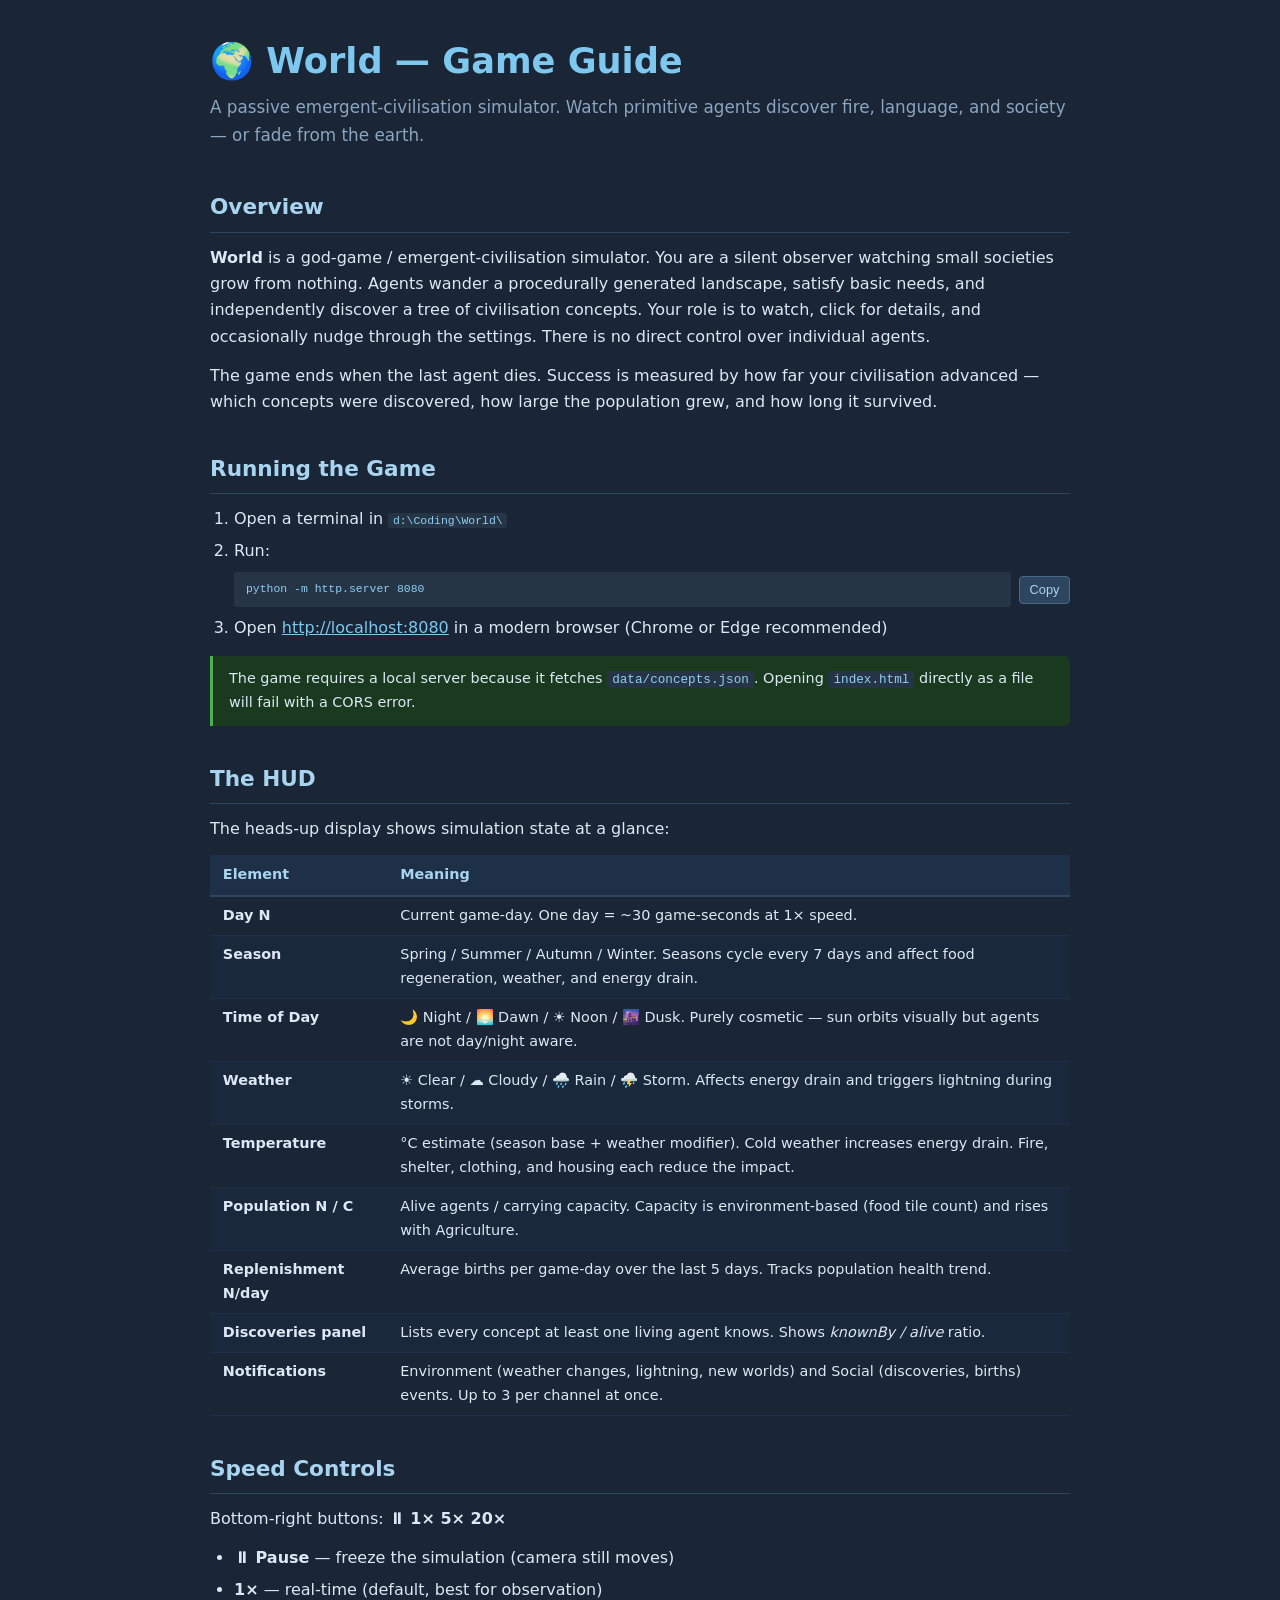
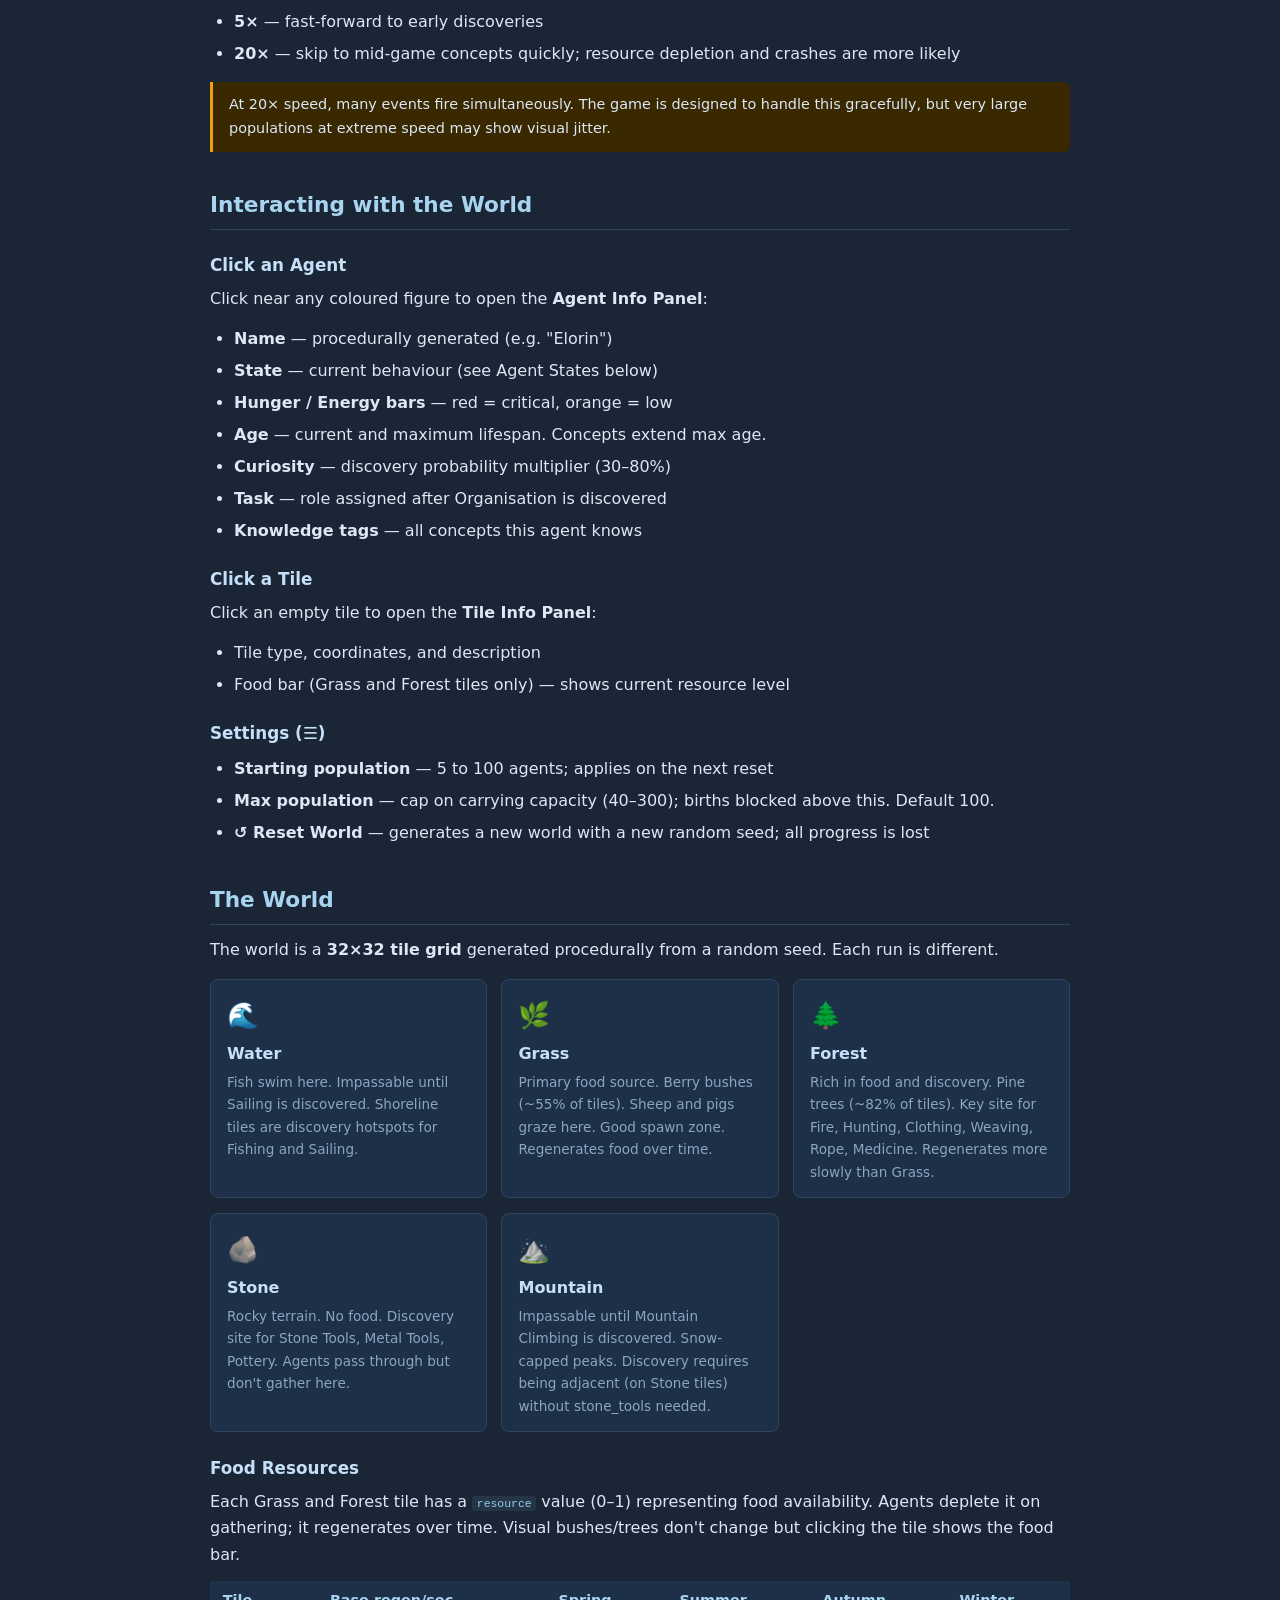
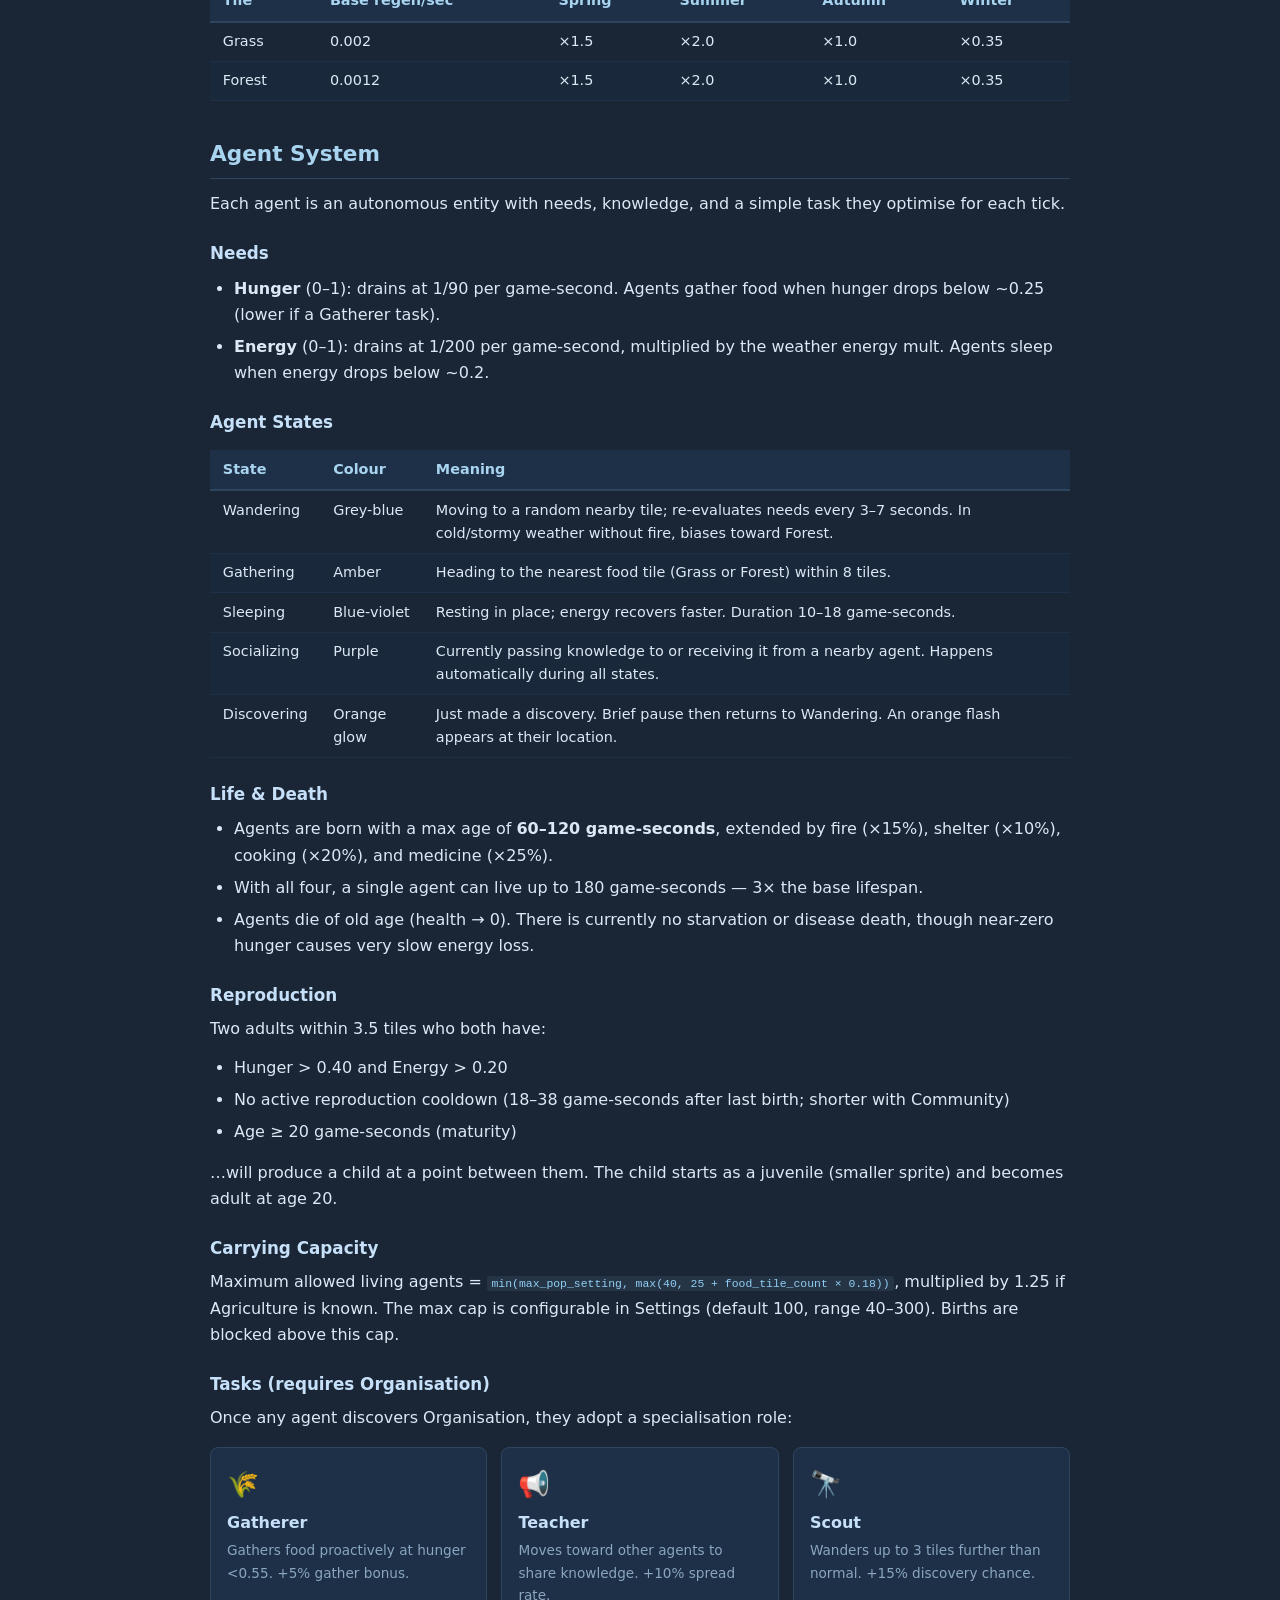
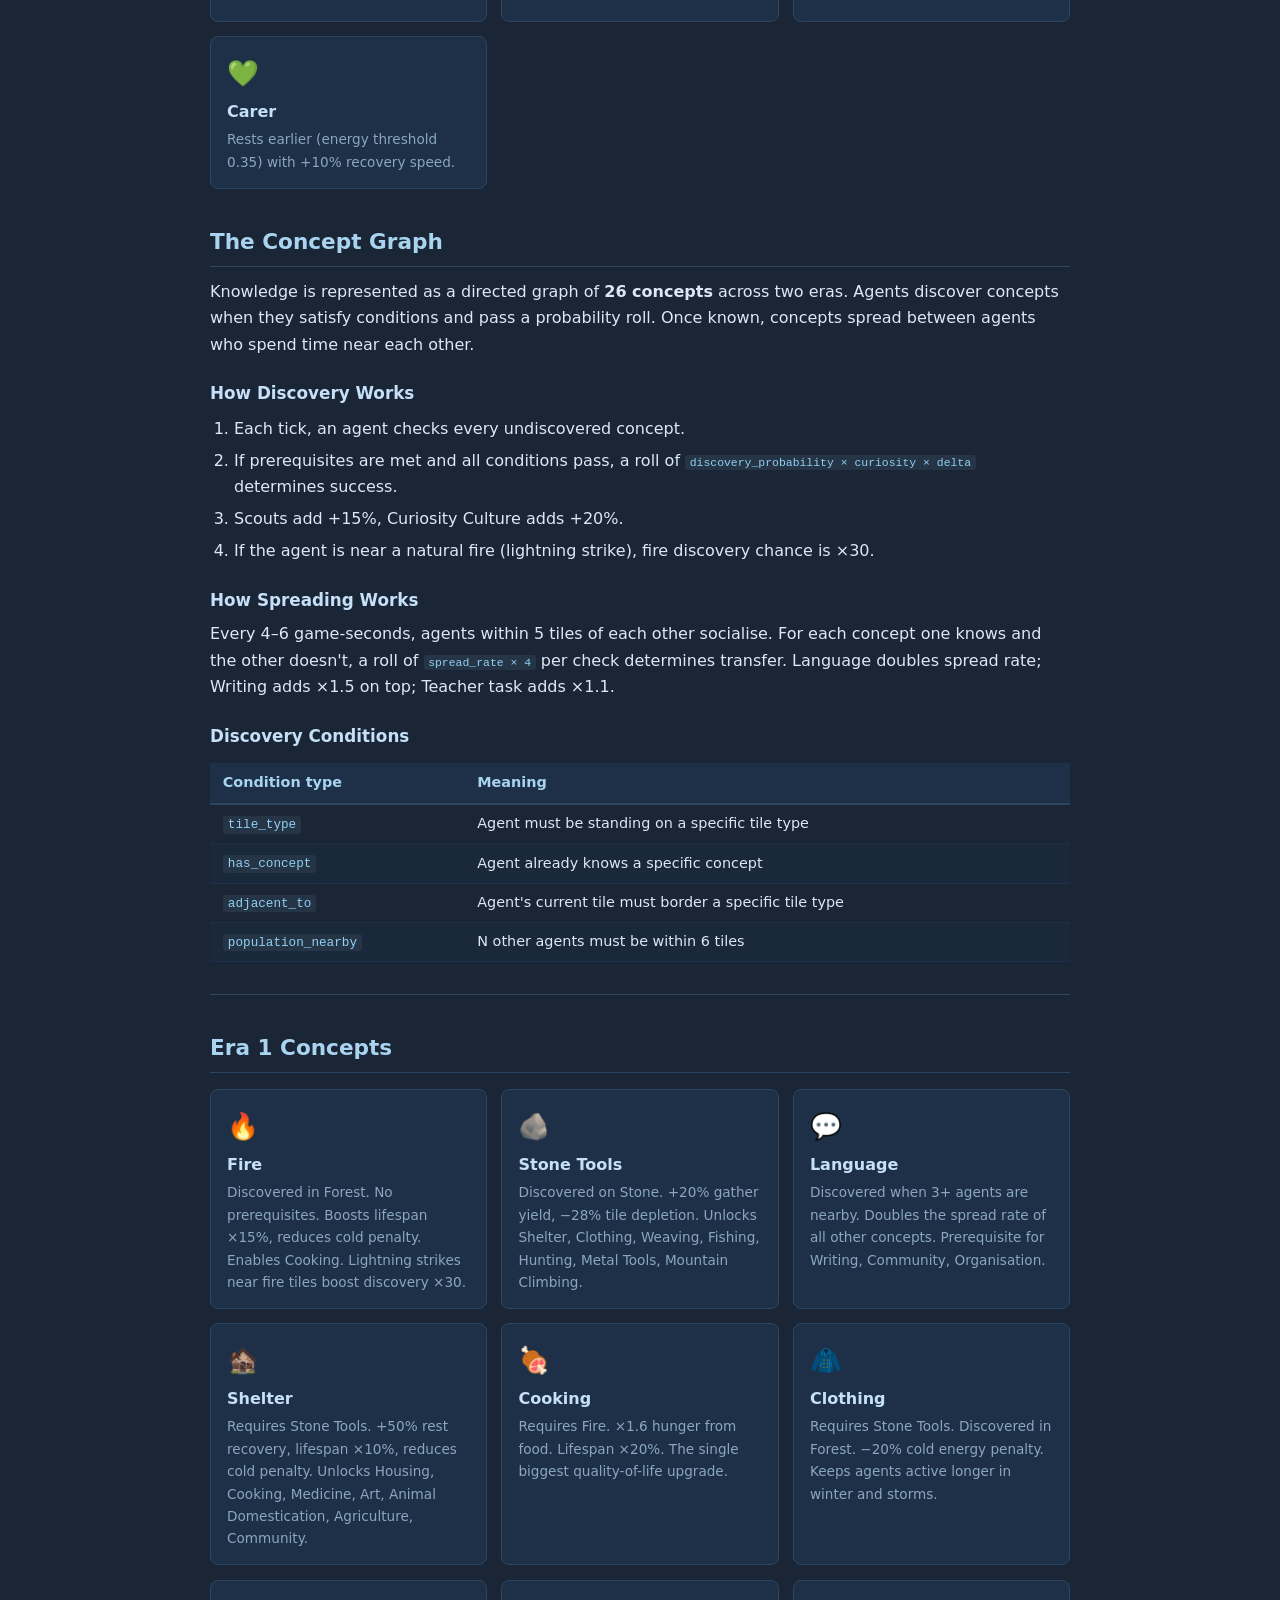
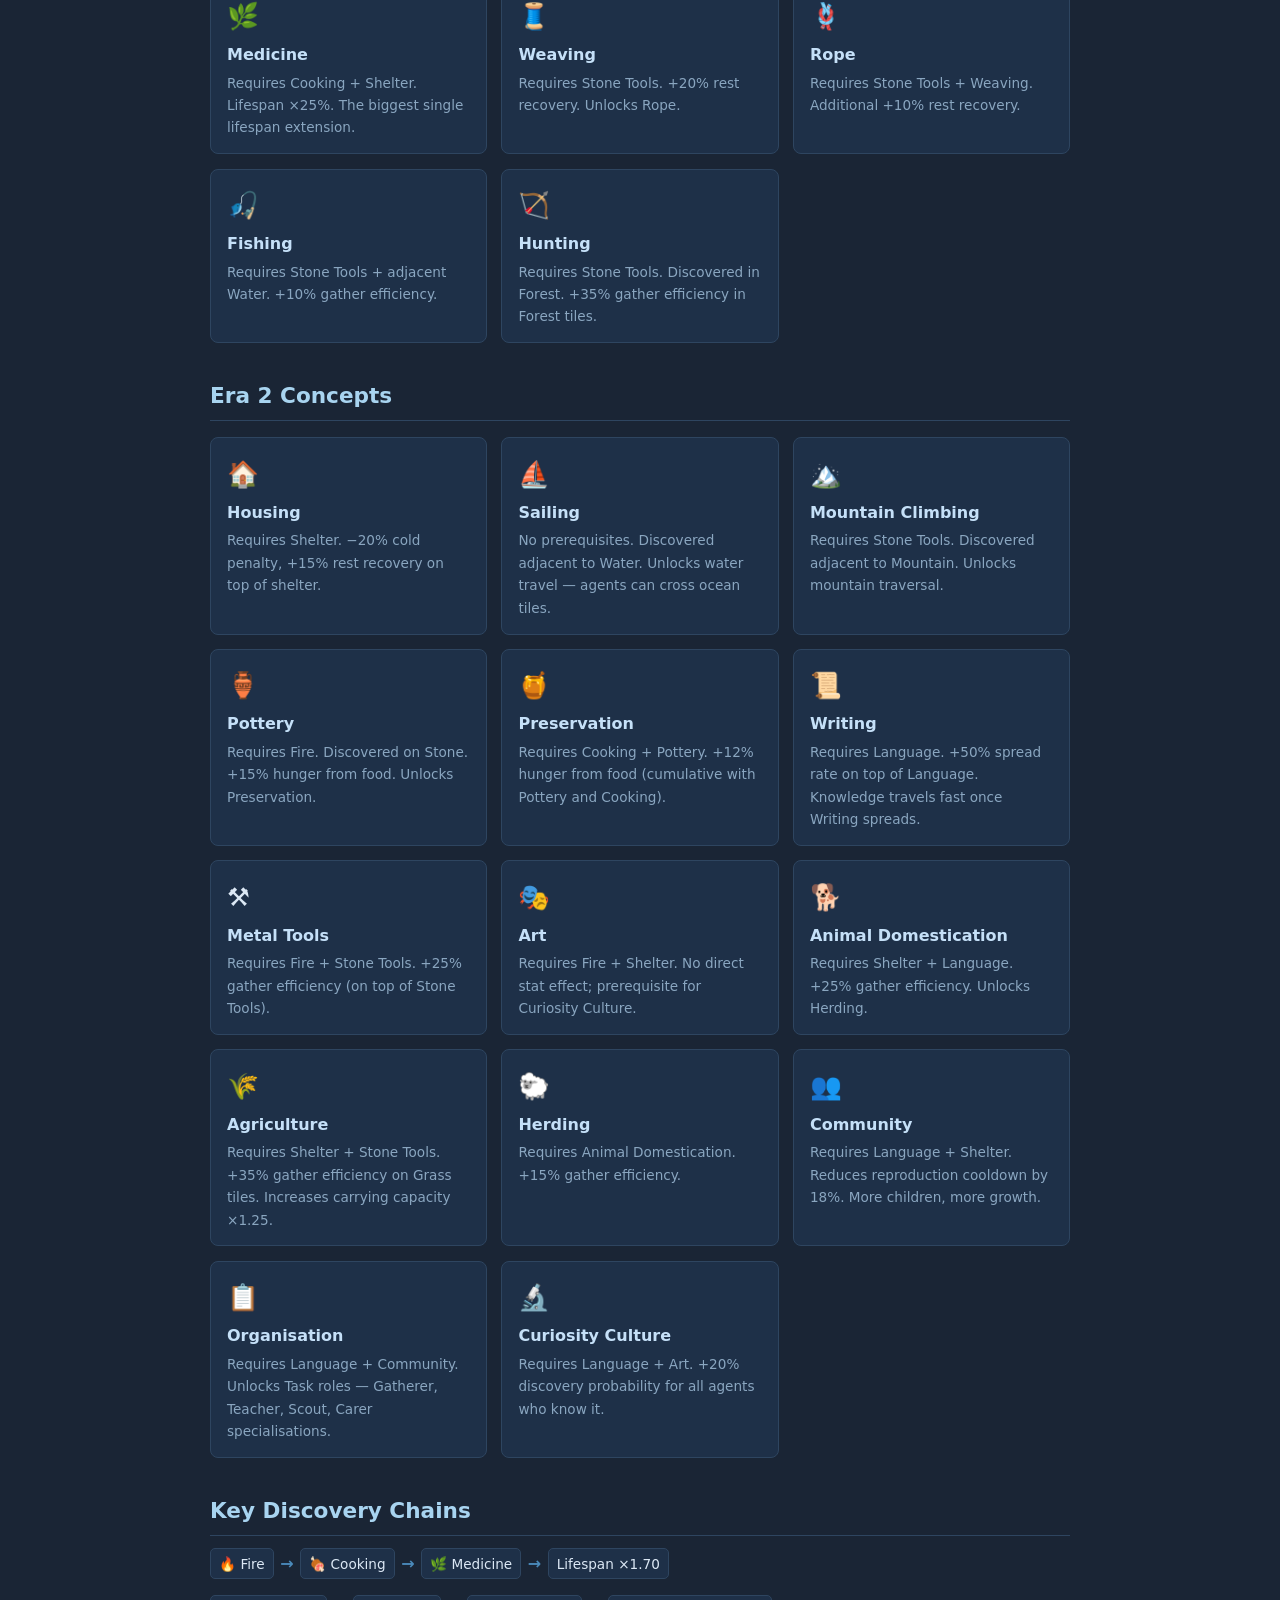
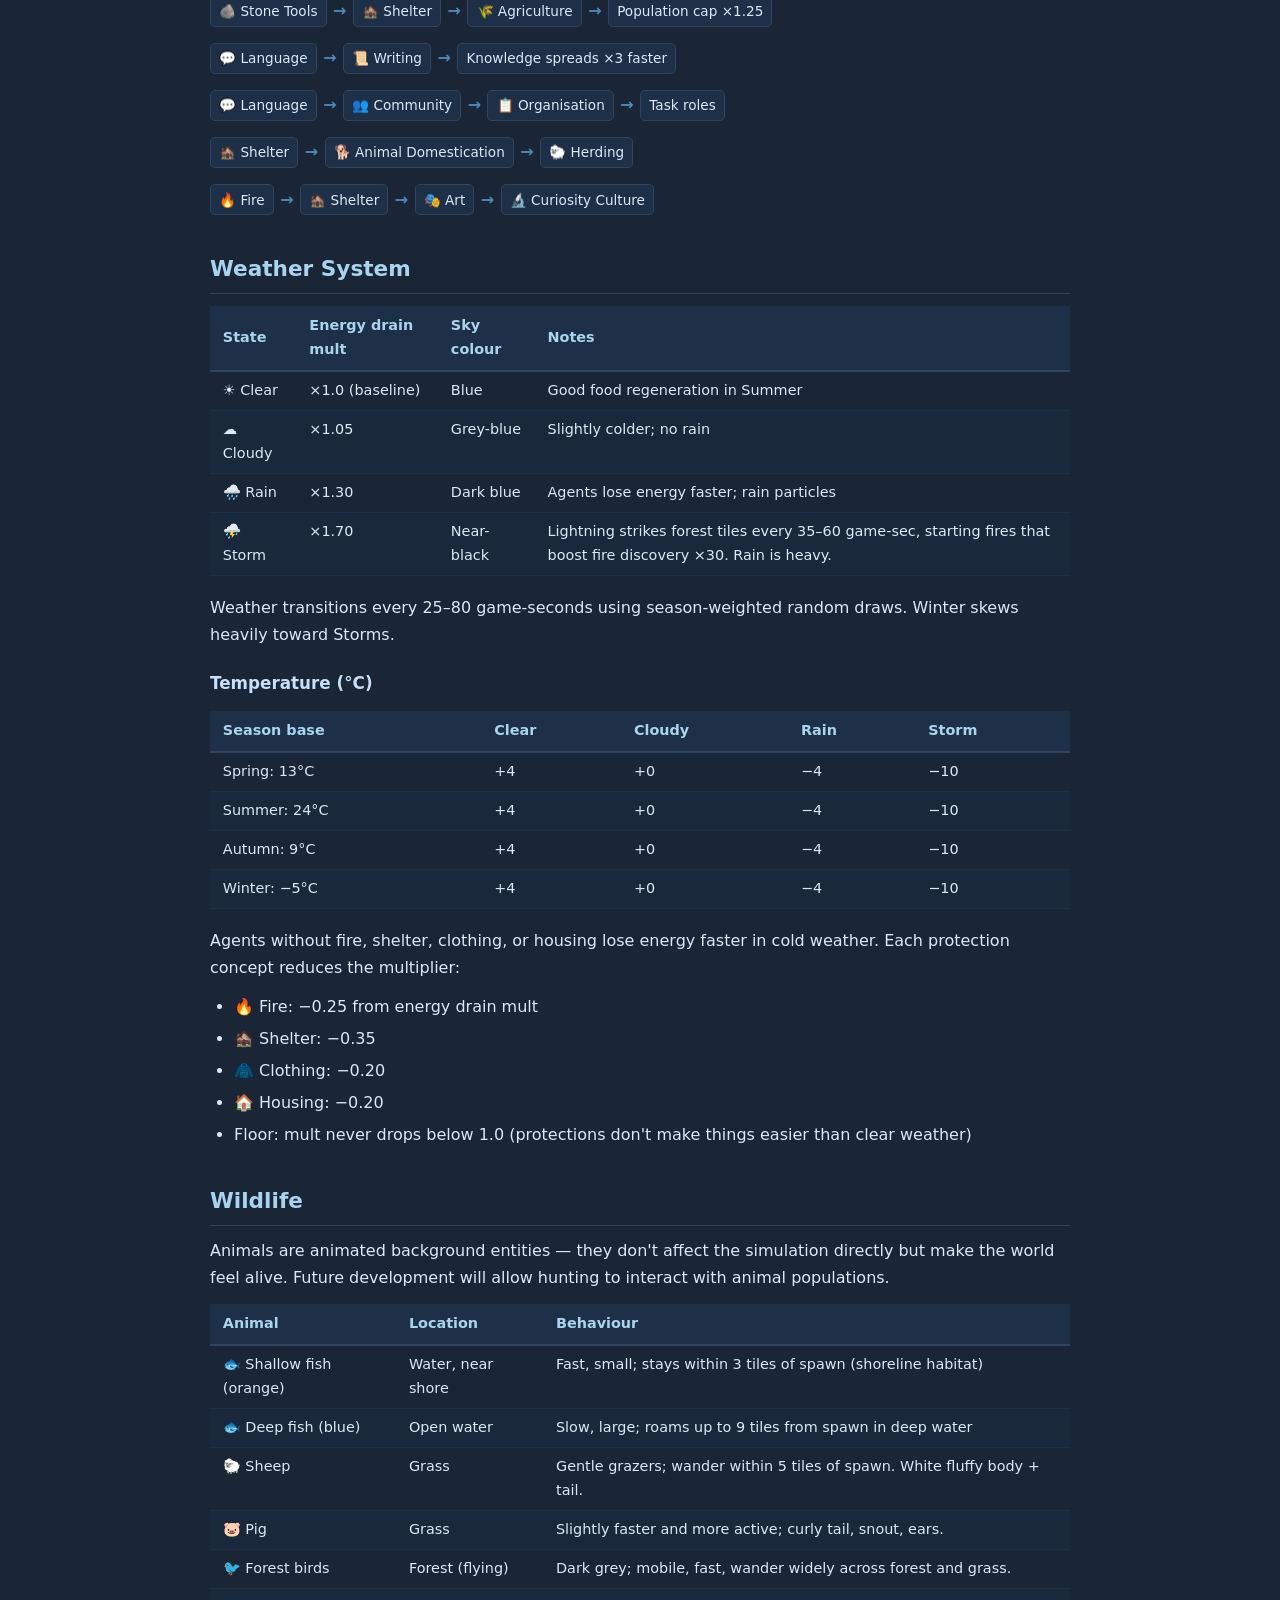
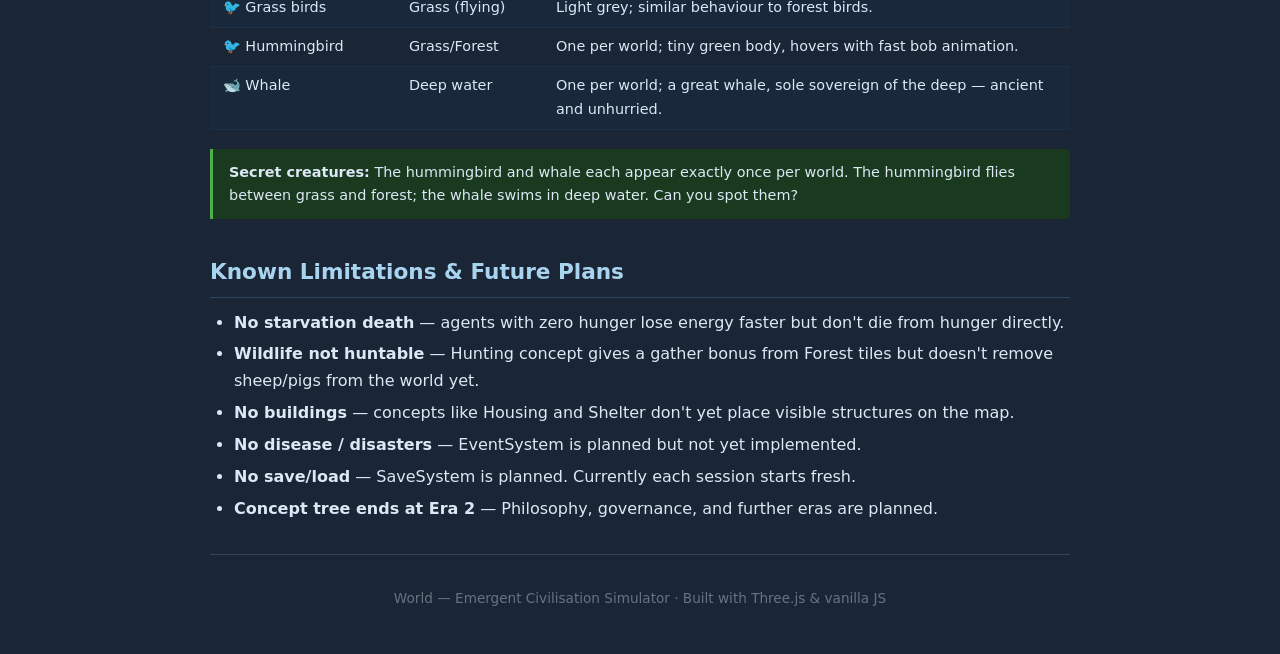
==== guide.html @ b712eb59 "init" ====
<!DOCTYPE html>
<html lang="en">
<head>
  <meta charset="UTF-8">
  <meta name="viewport" content="width=device-width, initial-scale=1.0">
  <title>World — Game Guide</title>
  <style>
    *, *::before, *::after { box-sizing: border-box; margin: 0; padding: 0; }
    body {
      font-family: 'Segoe UI', system-ui, sans-serif;
      background: #1a2535;
      color: #dce8f5;
      line-height: 1.65;
      padding: 2rem 1rem;
    }
    .page { max-width: 860px; margin: 0 auto; }
    h1 { font-size: 2.2rem; color: #7ec8f0; margin-bottom: 0.25rem; }
    .subtitle { color: #8aa6c0; margin-bottom: 2.5rem; font-size: 1.05rem; }
    h2 { font-size: 1.35rem; color: #a8d4f0; margin: 2.2rem 0 0.75rem; border-bottom: 1px solid #2e4560; padding-bottom: 0.4rem; }
    h3 { font-size: 1.05rem; color: #c5e0f8; margin: 1.4rem 0 0.4rem; }
    p { margin-bottom: 0.8rem; }
    ul, ol { margin: 0.5rem 0 0.9rem 1.5rem; }
    li { margin-bottom: 0.35rem; }
    code { background: #253545; border-radius: 3px; padding: 0.1em 0.4em; font-size: 0.88em; color: #90cef5; }
    .card-grid { display: grid; grid-template-columns: repeat(auto-fill, minmax(220px, 1fr)); gap: 0.9rem; margin: 1rem 0 1.4rem; }
    .card {
      background: #1e3048;
      border: 1px solid #2e4560;
      border-radius: 8px;
      padding: 0.9rem 1rem;
    }
    .card-icon { font-size: 1.6rem; margin-bottom: 0.3rem; }
    .card-name { font-weight: 600; color: #c5e0f8; margin-bottom: 0.2rem; }
    .card-desc { font-size: 0.85rem; color: #8aa6c0; }
    .chain { display: flex; flex-wrap: wrap; align-items: center; gap: 0.4rem; margin: 0.6rem 0 1rem; }
    .chain-item { background: #1e3048; border: 1px solid #2e4560; border-radius: 5px; padding: 0.25em 0.6em; font-size: 0.85rem; }
    .chain-arrow { color: #4a8aba; font-weight: bold; }
    .tip { background: #1a3a20; border-left: 3px solid #4caf50; padding: 0.7rem 1rem; border-radius: 0 6px 6px 0; margin: 0.8rem 0; font-size: 0.9rem; }
    .warn { background: #3a2800; border-left: 3px solid #f59e0b; padding: 0.7rem 1rem; border-radius: 0 6px 6px 0; margin: 0.8rem 0; font-size: 0.9rem; }
    table { width: 100%; border-collapse: collapse; margin: 0.8rem 0 1.2rem; font-size: 0.9rem; }
    th { background: #1e3048; padding: 0.5rem 0.8rem; text-align: left; color: #a8d4f0; border-bottom: 2px solid #2e4560; }
    td { padding: 0.45rem 0.8rem; border-bottom: 1px solid #1e3048; vertical-align: top; }
    tr:nth-child(even) td { background: #19283a; }
    .badge { display: inline-block; border-radius: 4px; padding: 0.15em 0.55em; font-size: 0.78em; font-weight: 600; }
    .era1 { background: #1a3a20; color: #6fcf7a; }
    .era2 { background: #1e3048; color: #7ec8f0; }
    hr { border: none; border-top: 1px solid #2e4560; margin: 2rem 0; }
    a { color: #7ec8f0; }
    .cmd-block { display: flex; align-items: center; gap: 0.5rem; margin: 0.5rem 0; }
    .cmd-block code { flex: 1; padding: 0.5rem 0.75rem; }
    .copy-btn {
      flex-shrink: 0; background: #2e4560; border: 1px solid #4a6a8a; color: #a8d4f0;
      padding: 0.35rem 0.6rem; border-radius: 4px; cursor: pointer; font-size: 0.8rem;
    }
    .copy-btn:hover { background: #3a5570; }
    .copy-btn.copied { background: #1a3a20; border-color: #4caf50; color: #6fcf7a; }
  </style>
</head>
<body>
<div class="page">

  <h1>🌍 World — Game Guide</h1>
  <p class="subtitle">A passive emergent-civilisation simulator. Watch primitive agents discover fire, language, and society — or fade from the earth.</p>

  <h2>Overview</h2>
  <p>
    <strong>World</strong> is a god-game / emergent-civilisation simulator. You are a silent observer
    watching small societies grow from nothing. Agents wander a procedurally generated landscape,
    satisfy basic needs, and independently discover a tree of civilisation concepts.
    Your role is to watch, click for details, and occasionally nudge through the settings.
    There is no direct control over individual agents.
  </p>
  <p>
    The game ends when the last agent dies. Success is measured by how far your civilisation advanced —
    which concepts were discovered, how large the population grew, and how long it survived.
  </p>

  <h2>Running the Game</h2>
  <ol>
    <li>Open a terminal in <code>d:\Coding\World\</code></li>
    <li>Run:
      <div class="cmd-block">
        <code id="run-cmd">python -m http.server 8080</code>
        <button class="copy-btn" onclick="var b=this; navigator.clipboard.writeText(document.getElementById('run-cmd').textContent); b.classList.add('copied'); b.textContent='Copied!'; setTimeout(function(){ b.classList.remove('copied'); b.textContent='Copy'; }, 1500);">Copy</button>
      </div>
    </li>
    <li>Open <a href="http://localhost:8080" target="_blank" rel="noopener">http://localhost:8080</a> in a modern browser (Chrome or Edge recommended)</li>
  </ol>
  <div class="tip">The game requires a local server because it fetches <code>data/concepts.json</code>.
  Opening <code>index.html</code> directly as a file will fail with a CORS error.</div>

  <h2>The HUD</h2>
  <p>The heads-up display shows simulation state at a glance:</p>

  <table>
    <thead><tr><th>Element</th><th>Meaning</th></tr></thead>
    <tbody>
      <tr><td><strong>Day N</strong></td><td>Current game-day. One day = ~30 game-seconds at 1× speed.</td></tr>
      <tr><td><strong>Season</strong></td><td>Spring / Summer / Autumn / Winter. Seasons cycle every 7 days and affect food regeneration, weather, and energy drain.</td></tr>
      <tr><td><strong>Time of Day</strong></td><td>🌙 Night / 🌅 Dawn / ☀️ Noon / 🌆 Dusk. Purely cosmetic — sun orbits visually but agents are not day/night aware.</td></tr>
      <tr><td><strong>Weather</strong></td><td>☀️ Clear / ☁️ Cloudy / 🌧️ Rain / ⛈️ Storm. Affects energy drain and triggers lightning during storms.</td></tr>
      <tr><td><strong>Temperature</strong></td><td>°C estimate (season base + weather modifier). Cold weather increases energy drain. Fire, shelter, clothing, and housing each reduce the impact.</td></tr>
      <tr><td><strong>Population N / C</strong></td><td>Alive agents / carrying capacity. Capacity is environment-based (food tile count) and rises with Agriculture.</td></tr>
      <tr><td><strong>Replenishment N/day</strong></td><td>Average births per game-day over the last 5 days. Tracks population health trend.</td></tr>
      <tr><td><strong>Discoveries panel</strong></td><td>Lists every concept at least one living agent knows. Shows <em>knownBy / alive</em> ratio.</td></tr>
      <tr><td><strong>Notifications</strong></td><td>Environment (weather changes, lightning, new worlds) and Social (discoveries, births) events. Up to 3 per channel at once.</td></tr>
    </tbody>
  </table>

  <h2>Speed Controls</h2>
  <p>Bottom-right buttons: <strong>⏸ 1× 5× 20×</strong></p>
  <ul>
    <li><strong>⏸ Pause</strong> — freeze the simulation (camera still moves)</li>
    <li><strong>1×</strong> — real-time (default, best for observation)</li>
    <li><strong>5×</strong> — fast-forward to early discoveries</li>
    <li><strong>20×</strong> — skip to mid-game concepts quickly; resource depletion and crashes are more likely</li>
  </ul>
  <div class="warn">At 20× speed, many events fire simultaneously. The game is designed to handle this gracefully, but very large populations at extreme speed may show visual jitter.</div>

  <h2>Interacting with the World</h2>
  <h3>Click an Agent</h3>
  <p>Click near any coloured figure to open the <strong>Agent Info Panel</strong>:</p>
  <ul>
    <li><strong>Name</strong> — procedurally generated (e.g. "Elorin")</li>
    <li><strong>State</strong> — current behaviour (see Agent States below)</li>
    <li><strong>Hunger / Energy bars</strong> — red = critical, orange = low</li>
    <li><strong>Age</strong> — current and maximum lifespan. Concepts extend max age.</li>
    <li><strong>Curiosity</strong> — discovery probability multiplier (30–80%)</li>
    <li><strong>Task</strong> — role assigned after Organisation is discovered</li>
    <li><strong>Knowledge tags</strong> — all concepts this agent knows</li>
  </ul>

  <h3>Click a Tile</h3>
  <p>Click an empty tile to open the <strong>Tile Info Panel</strong>:</p>
  <ul>
    <li>Tile type, coordinates, and description</li>
    <li>Food bar (Grass and Forest tiles only) — shows current resource level</li>
  </ul>

  <h3>Settings (☰)</h3>
  <ul>
    <li><strong>Starting population</strong> — 5 to 100 agents; applies on the next reset</li>
    <li><strong>Max population</strong> — cap on carrying capacity (40–300); births blocked above this. Default 100.</li>
    <li><strong>↺ Reset World</strong> — generates a new world with a new random seed; all progress is lost</li>
  </ul>

  <h2>The World</h2>
  <p>The world is a <strong>32×32 tile grid</strong> generated procedurally from a random seed. Each run is different.</p>

  <div class="card-grid">
    <div class="card">
      <div class="card-icon">🌊</div>
      <div class="card-name">Water</div>
      <div class="card-desc">Fish swim here. Impassable until Sailing is discovered. Shoreline tiles are discovery hotspots for Fishing and Sailing.</div>
    </div>
    <div class="card">
      <div class="card-icon">🌿</div>
      <div class="card-name">Grass</div>
      <div class="card-desc">Primary food source. Berry bushes (~55% of tiles). Sheep and pigs graze here. Good spawn zone. Regenerates food over time.</div>
    </div>
    <div class="card">
      <div class="card-icon">🌲</div>
      <div class="card-name">Forest</div>
      <div class="card-desc">Rich in food and discovery. Pine trees (~82% of tiles). Key site for Fire, Hunting, Clothing, Weaving, Rope, Medicine. Regenerates more slowly than Grass.</div>
    </div>
    <div class="card">
      <div class="card-icon">🪨</div>
      <div class="card-name">Stone</div>
      <div class="card-desc">Rocky terrain. No food. Discovery site for Stone Tools, Metal Tools, Pottery. Agents pass through but don't gather here.</div>
    </div>
    <div class="card">
      <div class="card-icon">⛰️</div>
      <div class="card-name">Mountain</div>
      <div class="card-desc">Impassable until Mountain Climbing is discovered. Snow-capped peaks. Discovery requires being adjacent (on Stone tiles) without stone_tools needed.</div>
    </div>
  </div>

  <h3>Food Resources</h3>
  <p>Each Grass and Forest tile has a <code>resource</code> value (0–1) representing food availability.
  Agents deplete it on gathering; it regenerates over time. Visual bushes/trees don't change but clicking the tile shows the food bar.</p>
  <table>
    <thead><tr><th>Tile</th><th>Base regen/sec</th><th>Spring</th><th>Summer</th><th>Autumn</th><th>Winter</th></tr></thead>
    <tbody>
      <tr><td>Grass</td><td>0.002</td><td>×1.5</td><td>×2.0</td><td>×1.0</td><td>×0.35</td></tr>
      <tr><td>Forest</td><td>0.0012</td><td>×1.5</td><td>×2.0</td><td>×1.0</td><td>×0.35</td></tr>
    </tbody>
  </table>

  <h2>Agent System</h2>
  <p>Each agent is an autonomous entity with needs, knowledge, and a simple task they optimise for each tick.</p>

  <h3>Needs</h3>
  <ul>
    <li><strong>Hunger</strong> (0–1): drains at 1/90 per game-second. Agents gather food when hunger drops below ~0.25 (lower if a Gatherer task).</li>
    <li><strong>Energy</strong> (0–1): drains at 1/200 per game-second, multiplied by the weather energy mult. Agents sleep when energy drops below ~0.2.</li>
  </ul>

  <h3>Agent States</h3>
  <table>
    <thead><tr><th>State</th><th>Colour</th><th>Meaning</th></tr></thead>
    <tbody>
      <tr><td>Wandering</td><td>Grey-blue</td><td>Moving to a random nearby tile; re-evaluates needs every 3–7 seconds. In cold/stormy weather without fire, biases toward Forest.</td></tr>
      <tr><td>Gathering</td><td>Amber</td><td>Heading to the nearest food tile (Grass or Forest) within 8 tiles.</td></tr>
      <tr><td>Sleeping</td><td>Blue-violet</td><td>Resting in place; energy recovers faster. Duration 10–18 game-seconds.</td></tr>
      <tr><td>Socializing</td><td>Purple</td><td>Currently passing knowledge to or receiving it from a nearby agent. Happens automatically during all states.</td></tr>
      <tr><td>Discovering</td><td>Orange glow</td><td>Just made a discovery. Brief pause then returns to Wandering. An orange flash appears at their location.</td></tr>
    </tbody>
  </table>

  <h3>Life &amp; Death</h3>
  <ul>
    <li>Agents are born with a max age of <strong>60–120 game-seconds</strong>, extended by fire (×15%), shelter (×10%), cooking (×20%), and medicine (×25%).</li>
    <li>With all four, a single agent can live up to 180 game-seconds — 3× the base lifespan.</li>
    <li>Agents die of old age (health → 0). There is currently no starvation or disease death, though near-zero hunger causes very slow energy loss.</li>
  </ul>

  <h3>Reproduction</h3>
  <p>Two adults within 3.5 tiles who both have:</p>
  <ul>
    <li>Hunger &gt; 0.40 and Energy &gt; 0.20</li>
    <li>No active reproduction cooldown (18–38 game-seconds after last birth; shorter with Community)</li>
    <li>Age ≥ 20 game-seconds (maturity)</li>
  </ul>
  <p>…will produce a child at a point between them. The child starts as a juvenile (smaller sprite) and becomes adult at age 20.</p>

  <h3>Carrying Capacity</h3>
  <p>Maximum allowed living agents = <code>min(max_pop_setting, max(40, 25 + food_tile_count × 0.18))</code>, multiplied by 1.25 if Agriculture is known. The max cap is configurable in Settings (default 100, range 40–300). Births are blocked above this cap.</p>

  <h3>Tasks (requires Organisation)</h3>
  <p>Once any agent discovers Organisation, they adopt a specialisation role:</p>
  <div class="card-grid">
    <div class="card">
      <div class="card-icon">🌾</div>
      <div class="card-name">Gatherer</div>
      <div class="card-desc">Gathers food proactively at hunger &lt;0.55. +5% gather bonus.</div>
    </div>
    <div class="card">
      <div class="card-icon">📢</div>
      <div class="card-name">Teacher</div>
      <div class="card-desc">Moves toward other agents to share knowledge. +10% spread rate.</div>
    </div>
    <div class="card">
      <div class="card-icon">🔭</div>
      <div class="card-name">Scout</div>
      <div class="card-desc">Wanders up to 3 tiles further than normal. +15% discovery chance.</div>
    </div>
    <div class="card">
      <div class="card-icon">💚</div>
      <div class="card-name">Carer</div>
      <div class="card-desc">Rests earlier (energy threshold 0.35) with +10% recovery speed.</div>
    </div>
  </div>

  <h2>The Concept Graph</h2>
  <p>Knowledge is represented as a directed graph of <strong>26 concepts</strong> across two eras.
  Agents discover concepts when they satisfy conditions and pass a probability roll.
  Once known, concepts spread between agents who spend time near each other.</p>

  <h3>How Discovery Works</h3>
  <ol>
    <li>Each tick, an agent checks every undiscovered concept.</li>
    <li>If prerequisites are met and all conditions pass, a roll of <code>discovery_probability × curiosity × delta</code> determines success.</li>
    <li>Scouts add +15%, Curiosity Culture adds +20%.</li>
    <li>If the agent is near a natural fire (lightning strike), fire discovery chance is ×30.</li>
  </ol>

  <h3>How Spreading Works</h3>
  <p>Every 4–6 game-seconds, agents within 5 tiles of each other socialise. For each concept one knows and the other doesn't, a roll of <code>spread_rate × 4</code> per check determines transfer. Language doubles spread rate; Writing adds ×1.5 on top; Teacher task adds ×1.1.</p>

  <h3>Discovery Conditions</h3>
  <table>
    <thead><tr><th>Condition type</th><th>Meaning</th></tr></thead>
    <tbody>
      <tr><td><code>tile_type</code></td><td>Agent must be standing on a specific tile type</td></tr>
      <tr><td><code>has_concept</code></td><td>Agent already knows a specific concept</td></tr>
      <tr><td><code>adjacent_to</code></td><td>Agent's current tile must border a specific tile type</td></tr>
      <tr><td><code>population_nearby</code></td><td>N other agents must be within 6 tiles</td></tr>
    </tbody>
  </table>

  <hr>

  <h2>Era 1 Concepts</h2>
  <div class="card-grid">
    <div class="card"><div class="card-icon">🔥</div><div class="card-name">Fire</div><div class="card-desc">Discovered in Forest. No prerequisites. Boosts lifespan ×15%, reduces cold penalty. Enables Cooking. Lightning strikes near fire tiles boost discovery ×30.</div></div>
    <div class="card"><div class="card-icon">🪨</div><div class="card-name">Stone Tools</div><div class="card-desc">Discovered on Stone. +20% gather yield, −28% tile depletion. Unlocks Shelter, Clothing, Weaving, Fishing, Hunting, Metal Tools, Mountain Climbing.</div></div>
    <div class="card"><div class="card-icon">💬</div><div class="card-name">Language</div><div class="card-desc">Discovered when 3+ agents are nearby. Doubles the spread rate of all other concepts. Prerequisite for Writing, Community, Organisation.</div></div>
    <div class="card"><div class="card-icon">🏚️</div><div class="card-name">Shelter</div><div class="card-desc">Requires Stone Tools. +50% rest recovery, lifespan ×10%, reduces cold penalty. Unlocks Housing, Cooking, Medicine, Art, Animal Domestication, Agriculture, Community.</div></div>
    <div class="card"><div class="card-icon">🍖</div><div class="card-name">Cooking</div><div class="card-desc">Requires Fire. ×1.6 hunger from food. Lifespan ×20%. The single biggest quality-of-life upgrade.</div></div>
    <div class="card"><div class="card-icon">🧥</div><div class="card-name">Clothing</div><div class="card-desc">Requires Stone Tools. Discovered in Forest. −20% cold energy penalty. Keeps agents active longer in winter and storms.</div></div>
    <div class="card"><div class="card-icon">🌿</div><div class="card-name">Medicine</div><div class="card-desc">Requires Cooking + Shelter. Lifespan ×25%. The biggest single lifespan extension.</div></div>
    <div class="card"><div class="card-icon">🧵</div><div class="card-name">Weaving</div><div class="card-desc">Requires Stone Tools. +20% rest recovery. Unlocks Rope.</div></div>
    <div class="card"><div class="card-icon">🪢</div><div class="card-name">Rope</div><div class="card-desc">Requires Stone Tools + Weaving. Additional +10% rest recovery.</div></div>
    <div class="card"><div class="card-icon">🎣</div><div class="card-name">Fishing</div><div class="card-desc">Requires Stone Tools + adjacent Water. +10% gather efficiency.</div></div>
    <div class="card"><div class="card-icon">🏹</div><div class="card-name">Hunting</div><div class="card-desc">Requires Stone Tools. Discovered in Forest. +35% gather efficiency in Forest tiles.</div></div>
  </div>

  <h2>Era 2 Concepts</h2>
  <div class="card-grid">
    <div class="card"><div class="card-icon">🏠</div><div class="card-name">Housing</div><div class="card-desc">Requires Shelter. −20% cold penalty, +15% rest recovery on top of shelter.</div></div>
    <div class="card"><div class="card-icon">⛵</div><div class="card-name">Sailing</div><div class="card-desc">No prerequisites. Discovered adjacent to Water. Unlocks water travel — agents can cross ocean tiles.</div></div>
    <div class="card"><div class="card-icon">🏔️</div><div class="card-name">Mountain Climbing</div><div class="card-desc">Requires Stone Tools. Discovered adjacent to Mountain. Unlocks mountain traversal.</div></div>
    <div class="card"><div class="card-icon">🏺</div><div class="card-name">Pottery</div><div class="card-desc">Requires Fire. Discovered on Stone. +15% hunger from food. Unlocks Preservation.</div></div>
    <div class="card"><div class="card-icon">🍯</div><div class="card-name">Preservation</div><div class="card-desc">Requires Cooking + Pottery. +12% hunger from food (cumulative with Pottery and Cooking).</div></div>
    <div class="card"><div class="card-icon">📜</div><div class="card-name">Writing</div><div class="card-desc">Requires Language. +50% spread rate on top of Language. Knowledge travels fast once Writing spreads.</div></div>
    <div class="card"><div class="card-icon">⚒️</div><div class="card-name">Metal Tools</div><div class="card-desc">Requires Fire + Stone Tools. +25% gather efficiency (on top of Stone Tools).</div></div>
    <div class="card"><div class="card-icon">🎭</div><div class="card-name">Art</div><div class="card-desc">Requires Fire + Shelter. No direct stat effect; prerequisite for Curiosity Culture.</div></div>
    <div class="card"><div class="card-icon">🐕</div><div class="card-name">Animal Domestication</div><div class="card-desc">Requires Shelter + Language. +25% gather efficiency. Unlocks Herding.</div></div>
    <div class="card"><div class="card-icon">🌾</div><div class="card-name">Agriculture</div><div class="card-desc">Requires Shelter + Stone Tools. +35% gather efficiency on Grass tiles. Increases carrying capacity ×1.25.</div></div>
    <div class="card"><div class="card-icon">🐑</div><div class="card-name">Herding</div><div class="card-desc">Requires Animal Domestication. +15% gather efficiency.</div></div>
    <div class="card"><div class="card-icon">👥</div><div class="card-name">Community</div><div class="card-desc">Requires Language + Shelter. Reduces reproduction cooldown by 18%. More children, more growth.</div></div>
    <div class="card"><div class="card-icon">📋</div><div class="card-name">Organisation</div><div class="card-desc">Requires Language + Community. Unlocks Task roles — Gatherer, Teacher, Scout, Carer specialisations.</div></div>
    <div class="card"><div class="card-icon">🔬</div><div class="card-name">Curiosity Culture</div><div class="card-desc">Requires Language + Art. +20% discovery probability for all agents who know it.</div></div>
  </div>

  <h2>Key Discovery Chains</h2>
  <div class="chain">
    <span class="chain-item">🔥 Fire</span><span class="chain-arrow">→</span>
    <span class="chain-item">🍖 Cooking</span><span class="chain-arrow">→</span>
    <span class="chain-item">🌿 Medicine</span><span class="chain-arrow">→</span>
    <span class="chain-item">Lifespan ×1.70</span>
  </div>
  <div class="chain">
    <span class="chain-item">🪨 Stone Tools</span><span class="chain-arrow">→</span>
    <span class="chain-item">🏚️ Shelter</span><span class="chain-arrow">→</span>
    <span class="chain-item">🌾 Agriculture</span><span class="chain-arrow">→</span>
    <span class="chain-item">Population cap ×1.25</span>
  </div>
  <div class="chain">
    <span class="chain-item">💬 Language</span><span class="chain-arrow">→</span>
    <span class="chain-item">📜 Writing</span><span class="chain-arrow">→</span>
    <span class="chain-item">Knowledge spreads ×3 faster</span>
  </div>
  <div class="chain">
    <span class="chain-item">💬 Language</span><span class="chain-arrow">→</span>
    <span class="chain-item">👥 Community</span><span class="chain-arrow">→</span>
    <span class="chain-item">📋 Organisation</span><span class="chain-arrow">→</span>
    <span class="chain-item">Task roles</span>
  </div>
  <div class="chain">
    <span class="chain-item">🏚️ Shelter</span><span class="chain-arrow">→</span>
    <span class="chain-item">🐕 Animal Domestication</span><span class="chain-arrow">→</span>
    <span class="chain-item">🐑 Herding</span>
  </div>
  <div class="chain">
    <span class="chain-item">🔥 Fire</span><span class="chain-arrow">→</span>
    <span class="chain-item">🏚️ Shelter</span><span class="chain-arrow">→</span>
    <span class="chain-item">🎭 Art</span><span class="chain-arrow">→</span>
    <span class="chain-item">🔬 Curiosity Culture</span>
  </div>

  <h2>Weather System</h2>
  <table>
    <thead><tr><th>State</th><th>Energy drain mult</th><th>Sky colour</th><th>Notes</th></tr></thead>
    <tbody>
      <tr><td>☀️ Clear</td><td>×1.0 (baseline)</td><td>Blue</td><td>Good food regeneration in Summer</td></tr>
      <tr><td>☁️ Cloudy</td><td>×1.05</td><td>Grey-blue</td><td>Slightly colder; no rain</td></tr>
      <tr><td>🌧️ Rain</td><td>×1.30</td><td>Dark blue</td><td>Agents lose energy faster; rain particles</td></tr>
      <tr><td>⛈️ Storm</td><td>×1.70</td><td>Near-black</td><td>Lightning strikes forest tiles every 35–60 game-sec, starting fires that boost fire discovery ×30. Rain is heavy.</td></tr>
    </tbody>
  </table>

  <p>Weather transitions every 25–80 game-seconds using season-weighted random draws. Winter skews heavily toward Storms.</p>

  <h3>Temperature (°C)</h3>
  <table>
    <thead><tr><th>Season base</th><th>Clear</th><th>Cloudy</th><th>Rain</th><th>Storm</th></tr></thead>
    <tbody>
      <tr><td>Spring: 13°C</td><td>+4</td><td>+0</td><td>−4</td><td>−10</td></tr>
      <tr><td>Summer: 24°C</td><td>+4</td><td>+0</td><td>−4</td><td>−10</td></tr>
      <tr><td>Autumn: 9°C</td><td>+4</td><td>+0</td><td>−4</td><td>−10</td></tr>
      <tr><td>Winter: −5°C</td><td>+4</td><td>+0</td><td>−4</td><td>−10</td></tr>
    </tbody>
  </table>

  <p>Agents without fire, shelter, clothing, or housing lose energy faster in cold weather. Each protection concept reduces the multiplier:</p>
  <ul>
    <li>🔥 Fire: −0.25 from energy drain mult</li>
    <li>🏚️ Shelter: −0.35</li>
    <li>🧥 Clothing: −0.20</li>
    <li>🏠 Housing: −0.20</li>
    <li>Floor: mult never drops below 1.0 (protections don't make things easier than clear weather)</li>
  </ul>

  <h2>Wildlife</h2>
  <p>Animals are animated background entities — they don't affect the simulation directly but make the world feel alive.
  Future development will allow hunting to interact with animal populations.</p>

  <table>
    <thead><tr><th>Animal</th><th>Location</th><th>Behaviour</th></tr></thead>
    <tbody>
      <tr><td>🐟 Shallow fish (orange)</td><td>Water, near shore</td><td>Fast, small; stays within 3 tiles of spawn (shoreline habitat)</td></tr>
      <tr><td>🐟 Deep fish (blue)</td><td>Open water</td><td>Slow, large; roams up to 9 tiles from spawn in deep water</td></tr>
      <tr><td>🐑 Sheep</td><td>Grass</td><td>Gentle grazers; wander within 5 tiles of spawn. White fluffy body + tail.</td></tr>
      <tr><td>🐷 Pig</td><td>Grass</td><td>Slightly faster and more active; curly tail, snout, ears.</td></tr>
      <tr><td>🐦 Forest birds</td><td>Forest (flying)</td><td>Dark grey; mobile, fast, wander widely across forest and grass.</td></tr>
      <tr><td>🐦 Grass birds</td><td>Grass (flying)</td><td>Light grey; similar behaviour to forest birds.</td></tr>
      <tr><td>🐦 Hummingbird</td><td>Grass/Forest</td><td>One per world; tiny green body, hovers with fast bob animation.</td></tr>
      <tr><td>🐋 Whale</td><td>Deep water</td><td>One per world; a great whale, sole sovereign of the deep — ancient and unhurried.</td></tr>
    </tbody>
  </table>

  <div class="tip"><strong>Secret creatures:</strong> The hummingbird and whale each appear exactly once per world. The hummingbird flies between grass and forest; the whale swims in deep water. Can you spot them?</div>

  <h2>Known Limitations &amp; Future Plans</h2>
  <ul>
    <li><strong>No starvation death</strong> — agents with zero hunger lose energy faster but don't die from hunger directly.</li>
    <li><strong>Wildlife not huntable</strong> — Hunting concept gives a gather bonus from Forest tiles but doesn't remove sheep/pigs from the world yet.</li>
    <li><strong>No buildings</strong> — concepts like Housing and Shelter don't yet place visible structures on the map.</li>
    <li><strong>No disease / disasters</strong> — EventSystem is planned but not yet implemented.</li>
    <li><strong>No save/load</strong> — SaveSystem is planned. Currently each session starts fresh.</li>
    <li><strong>Concept tree ends at Era 2</strong> — Philosophy, governance, and further eras are planned.</li>
  </ul>

  <hr>
  <p style="text-align:center;opacity:.4;font-size:.85rem">World — Emergent Civilisation Simulator · Built with Three.js &amp; vanilla JS</p>

</div>
</body>
</html>
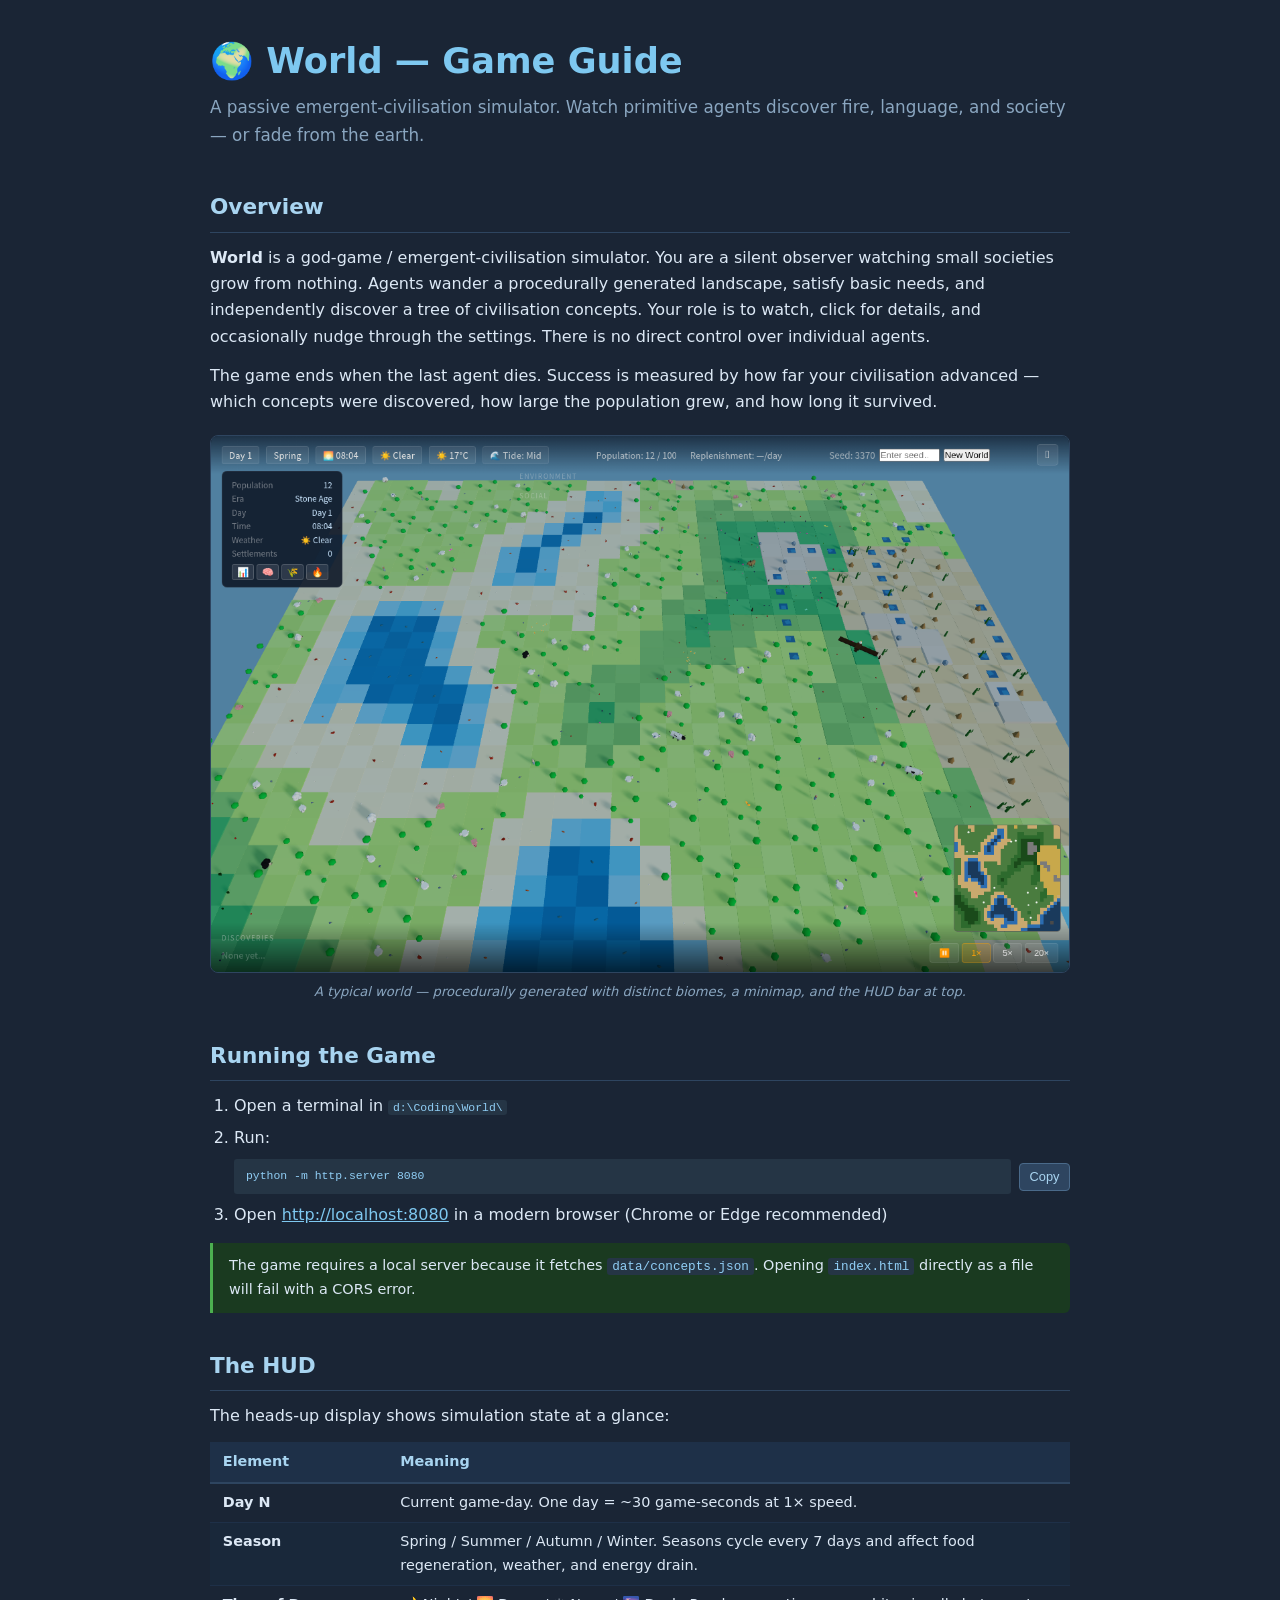
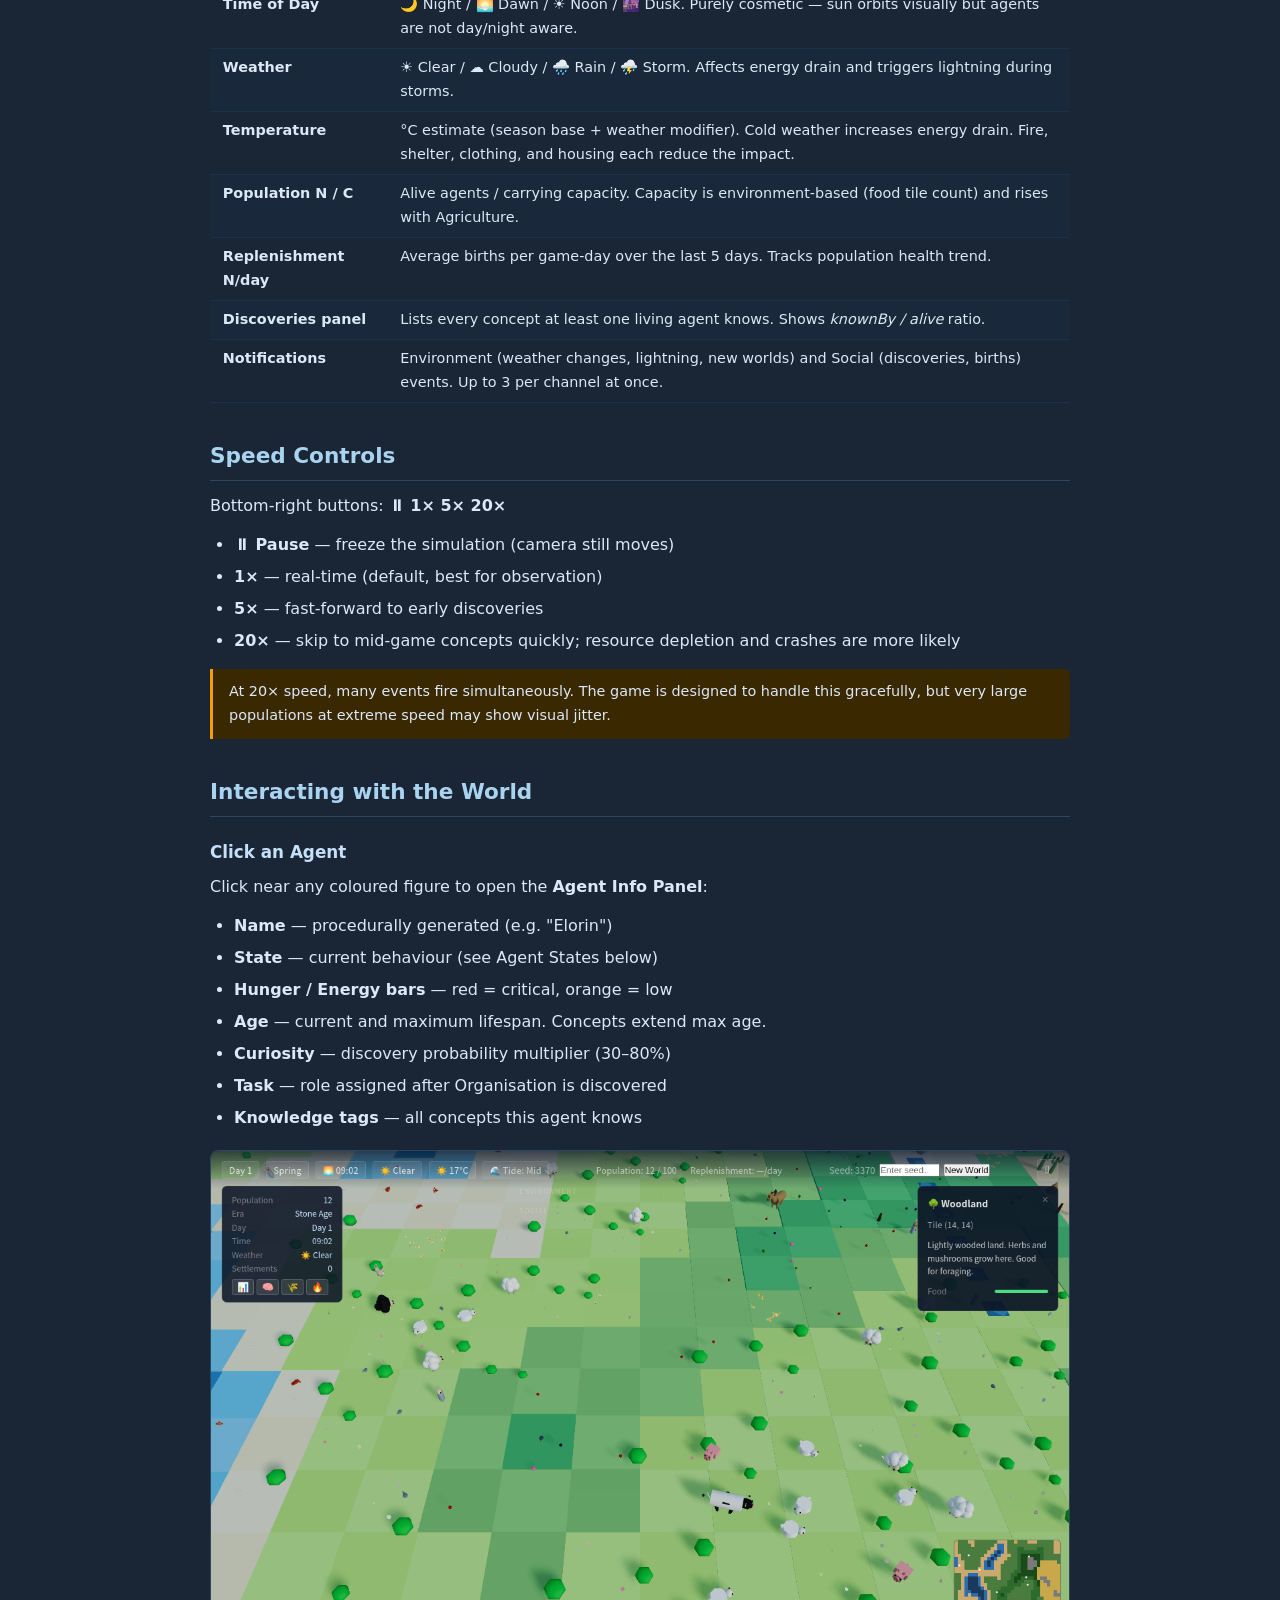
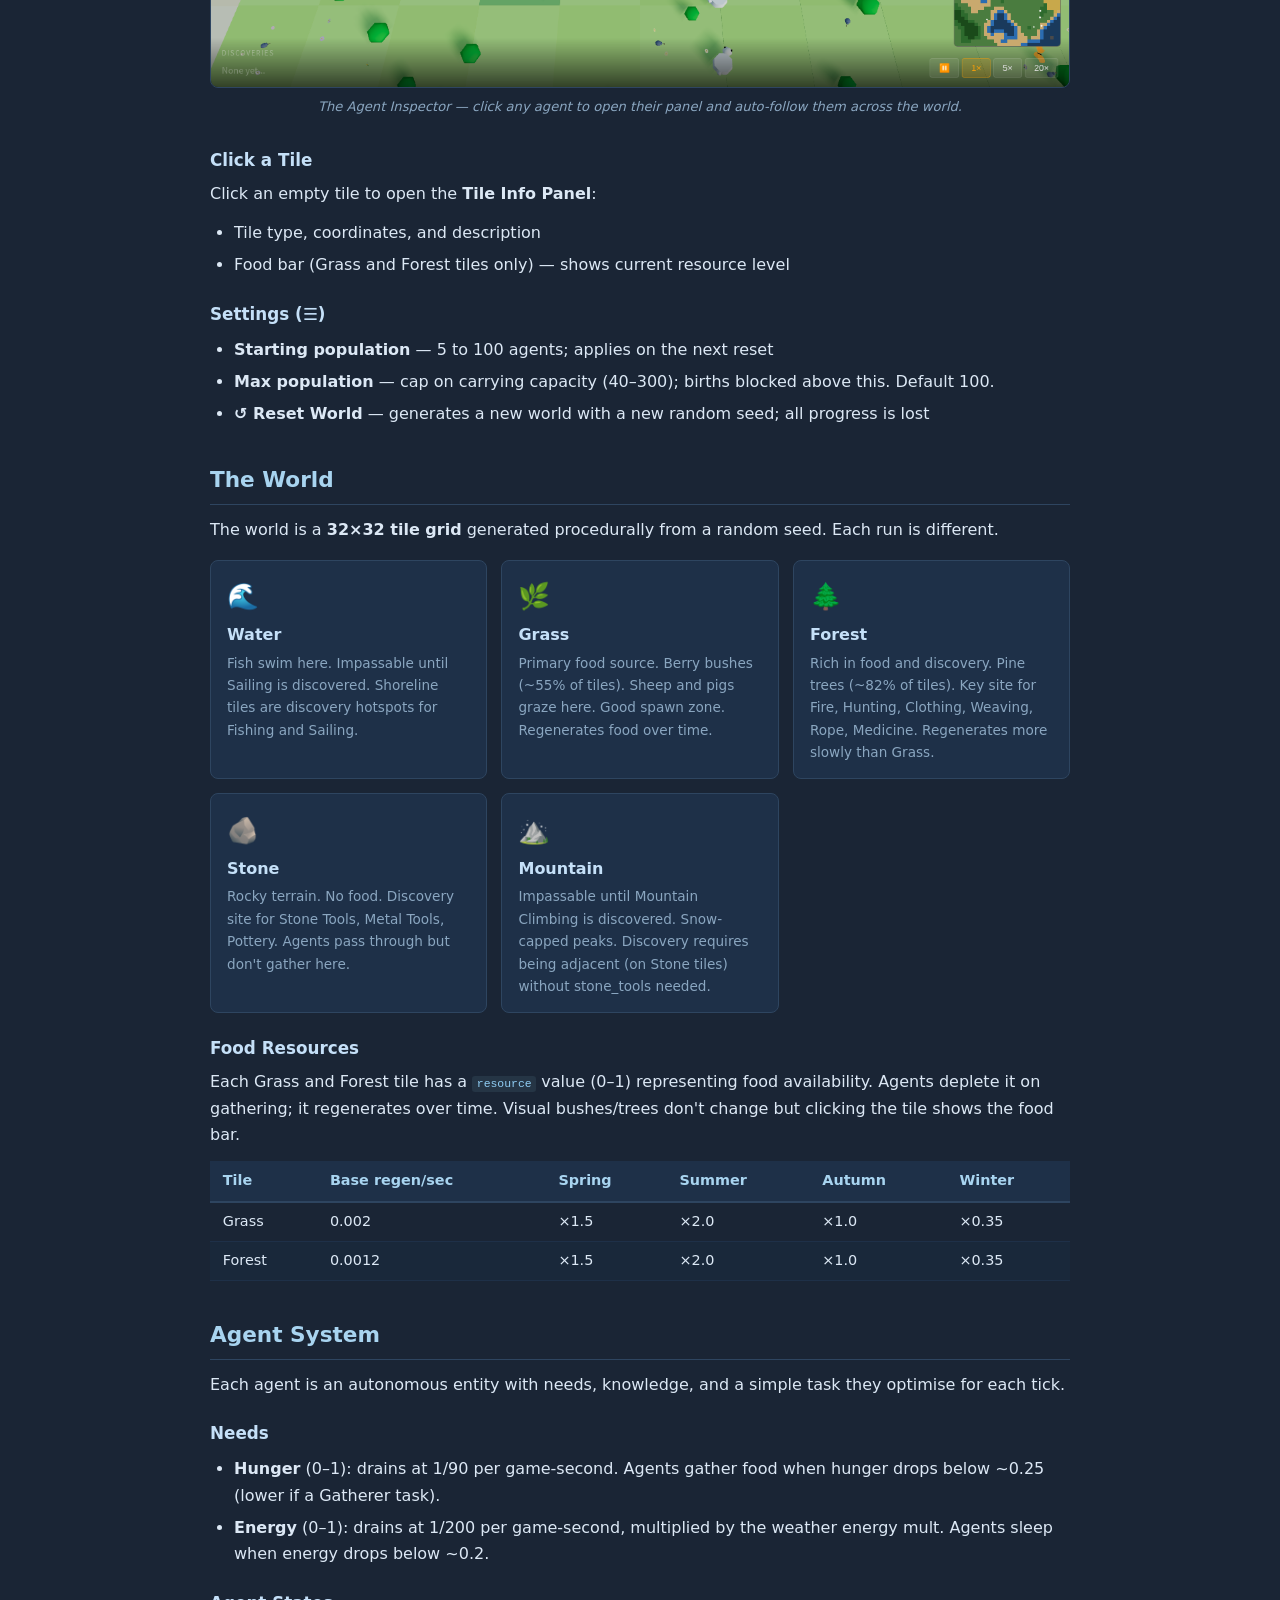
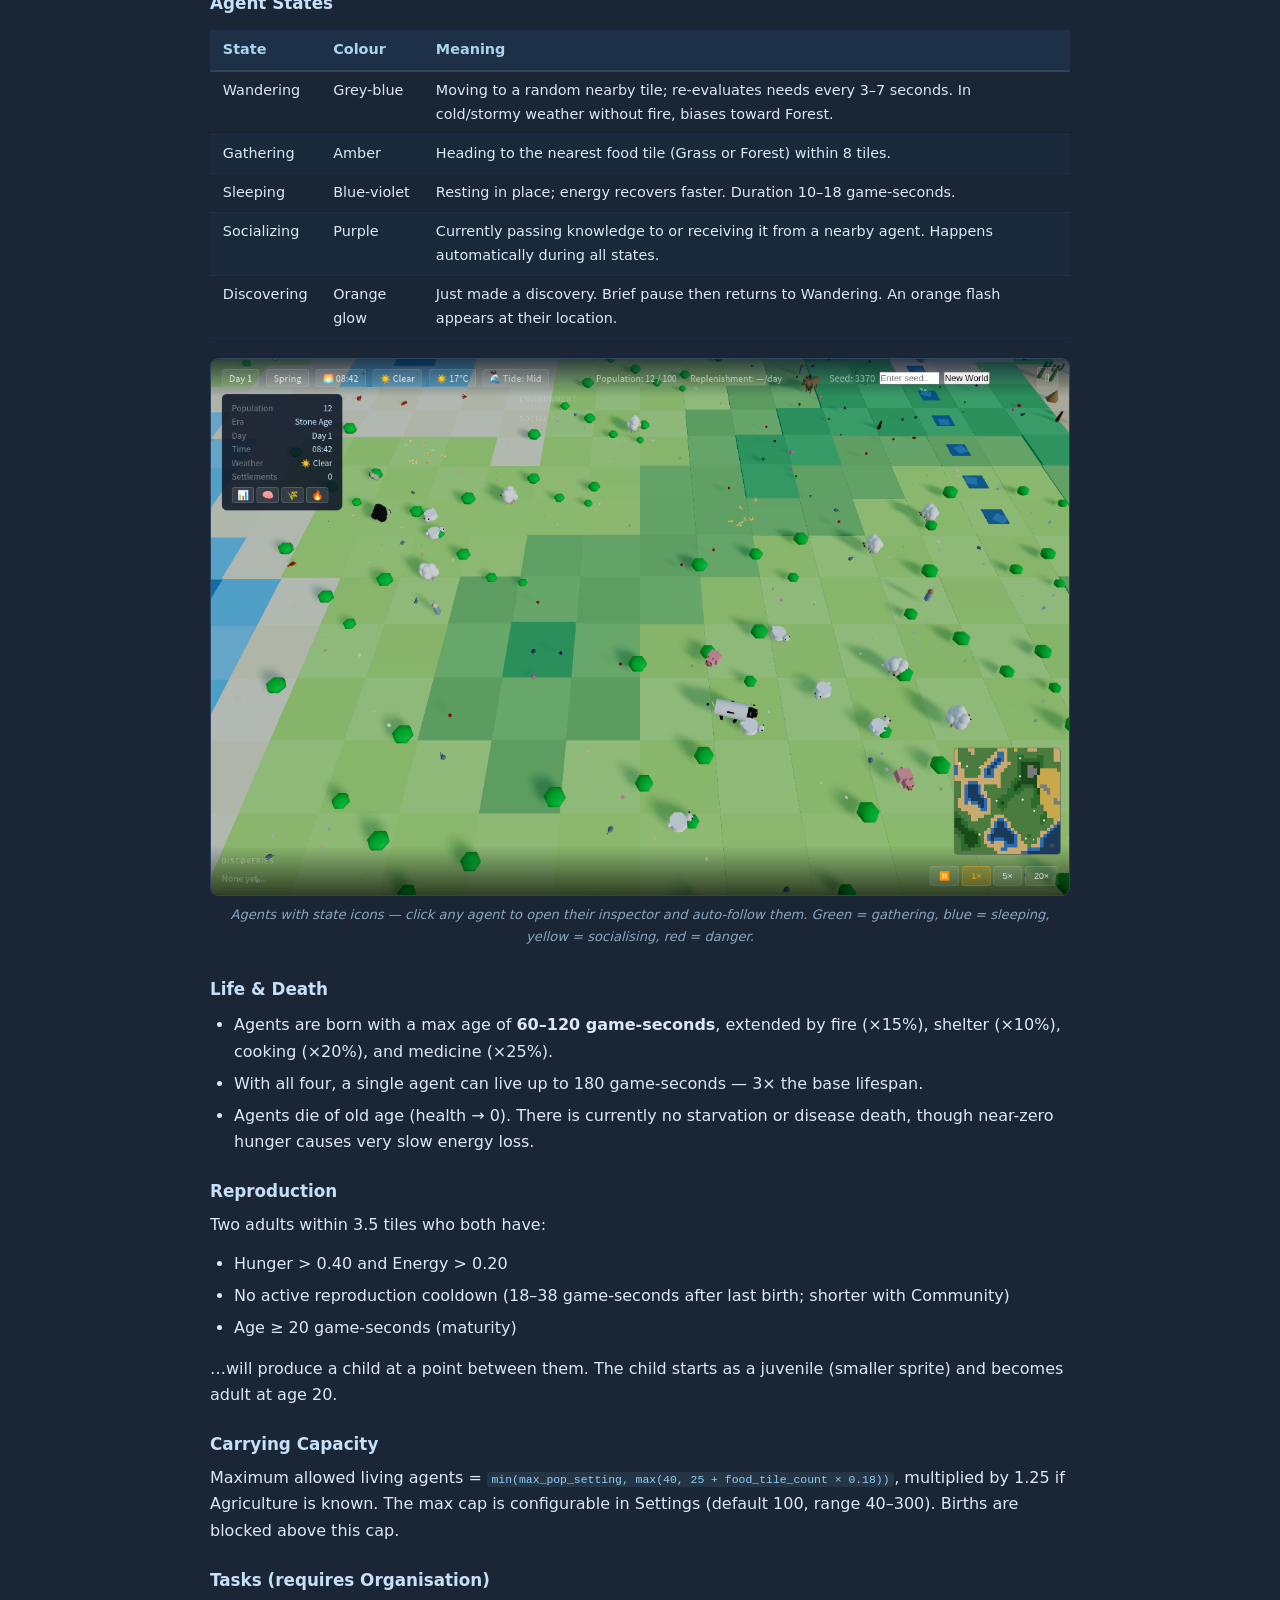
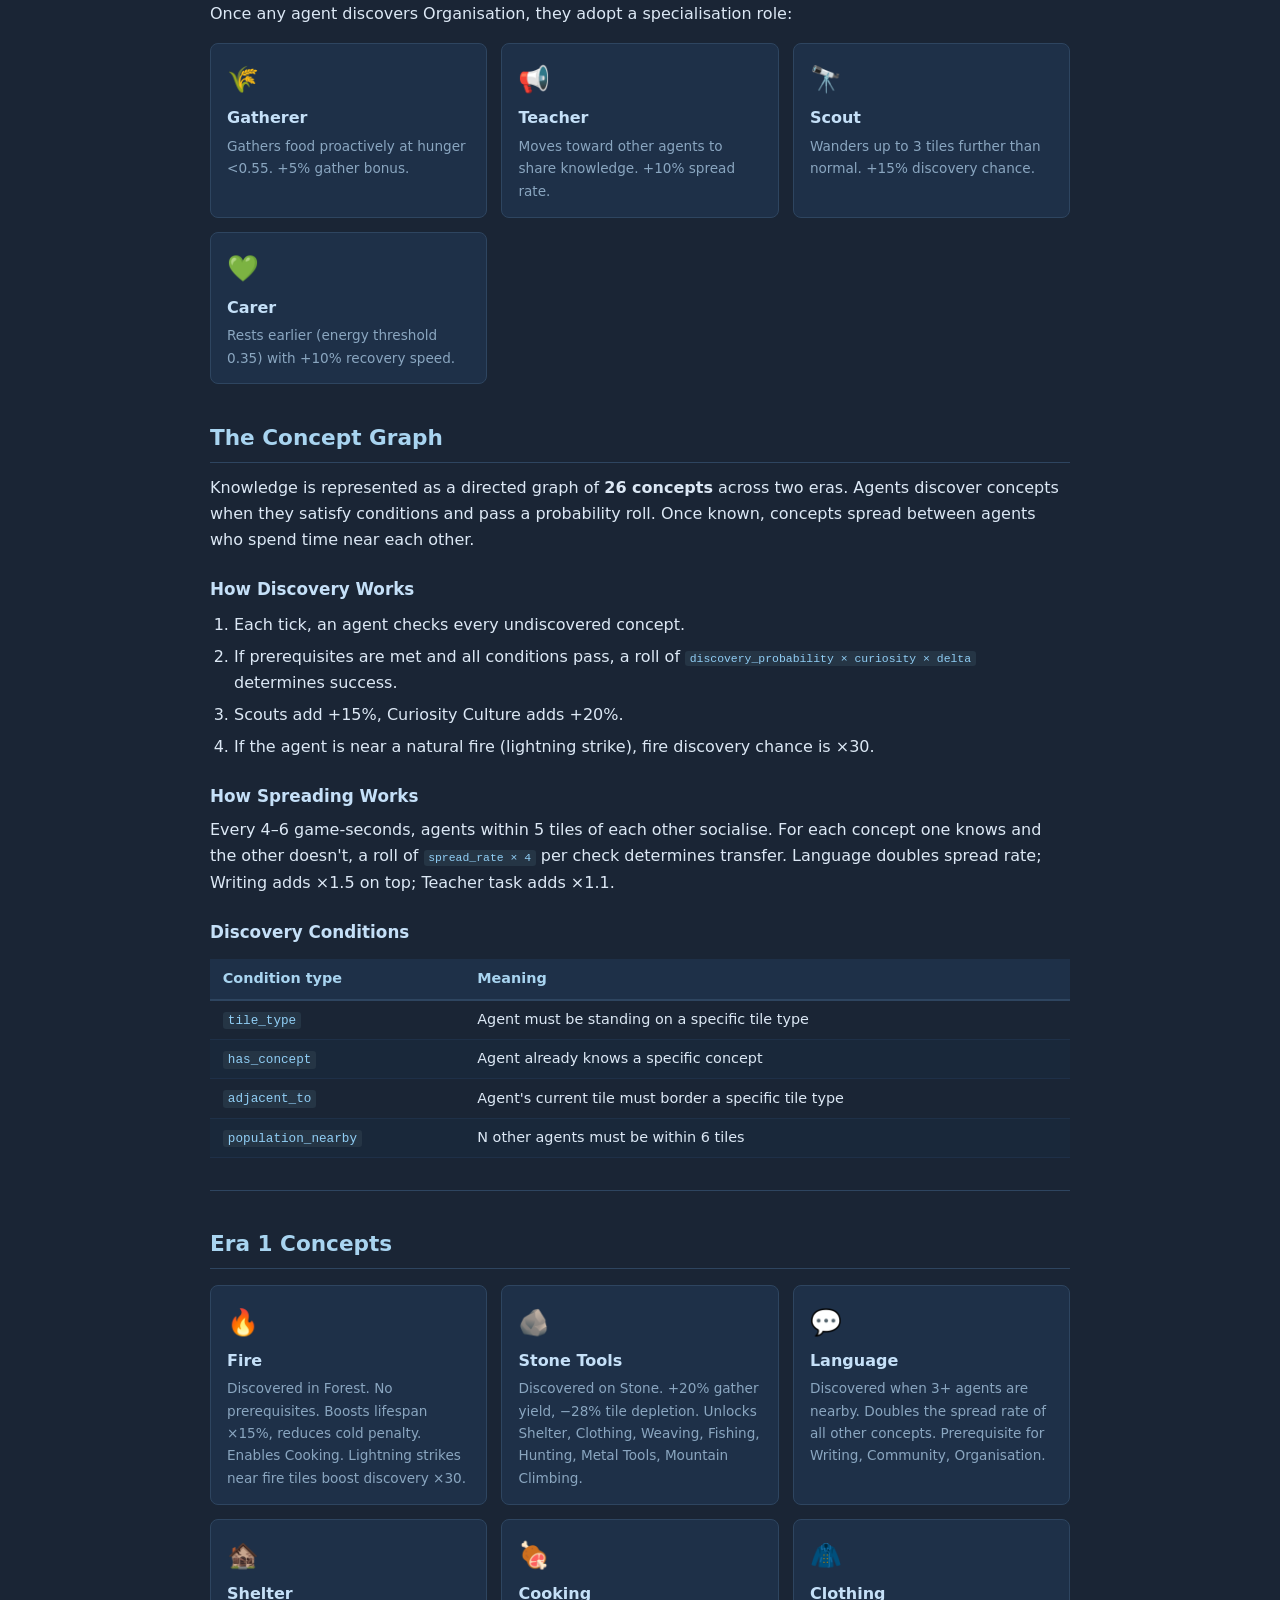
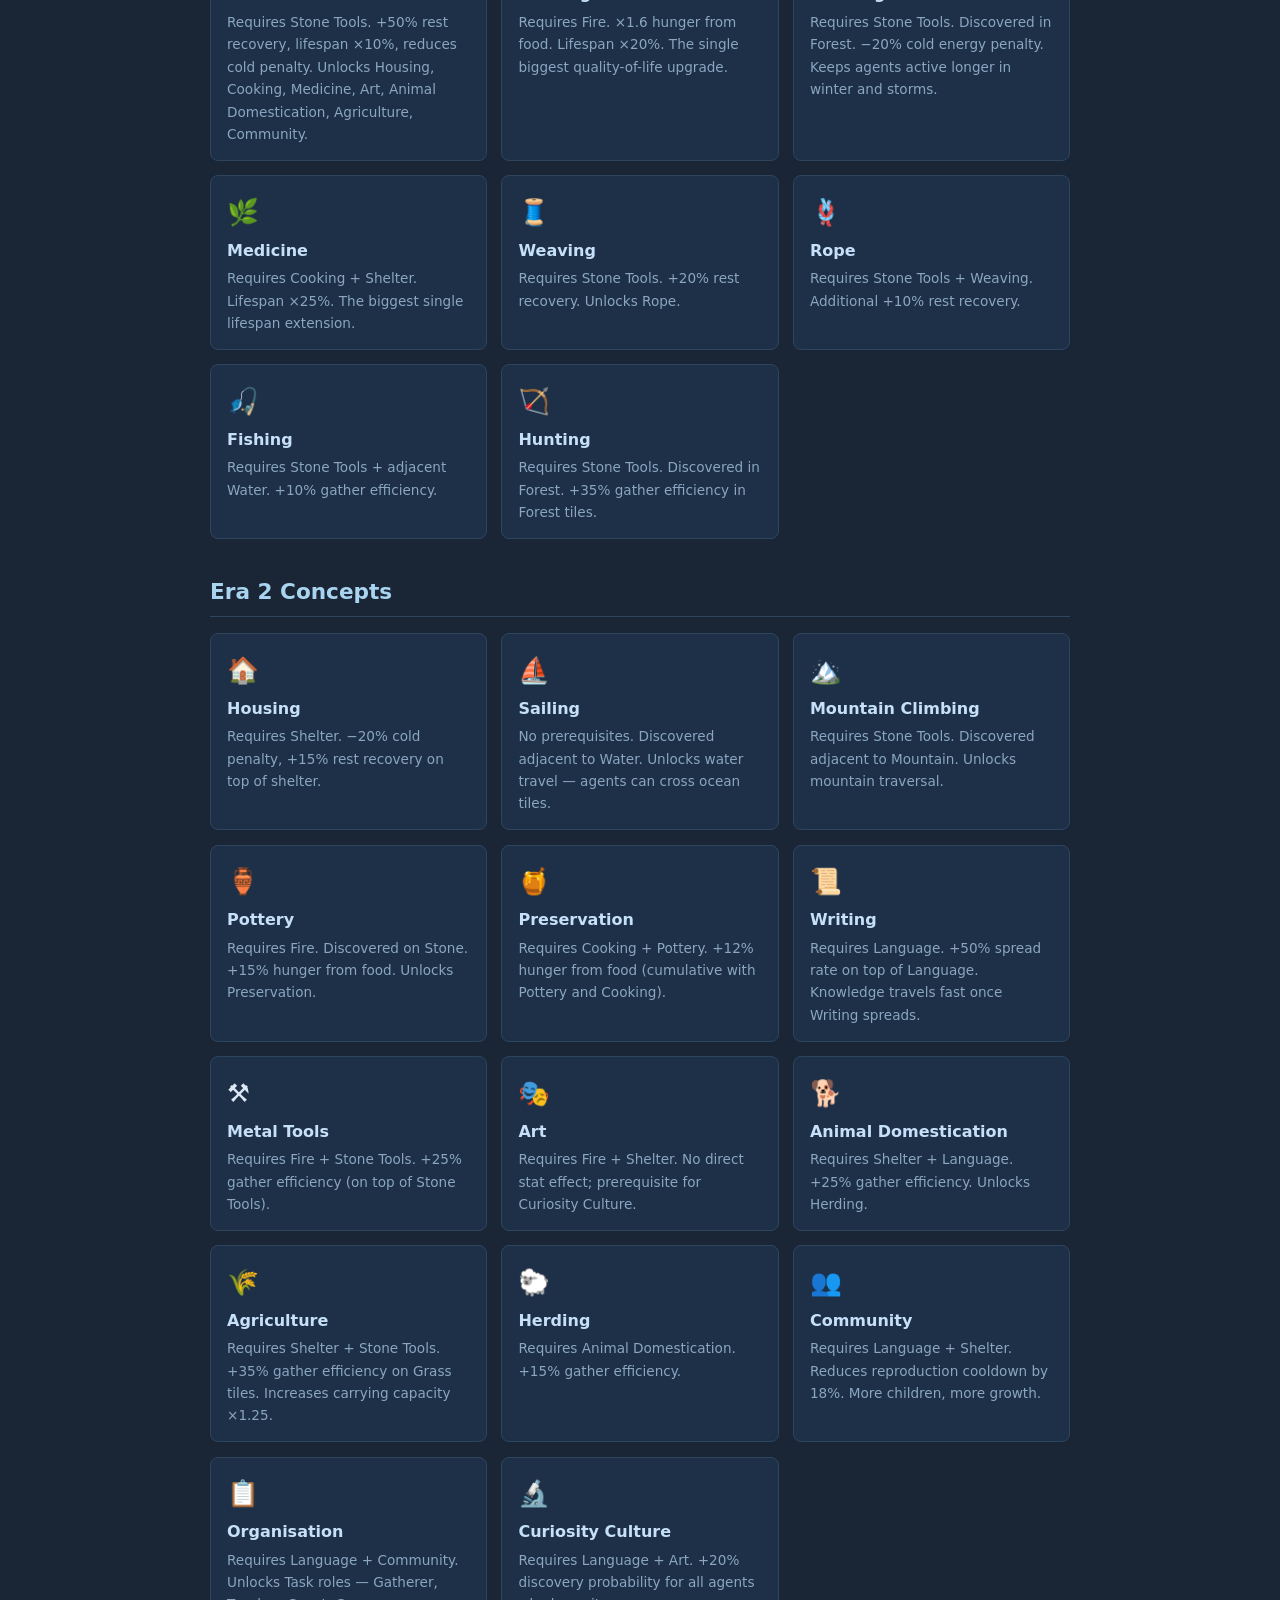
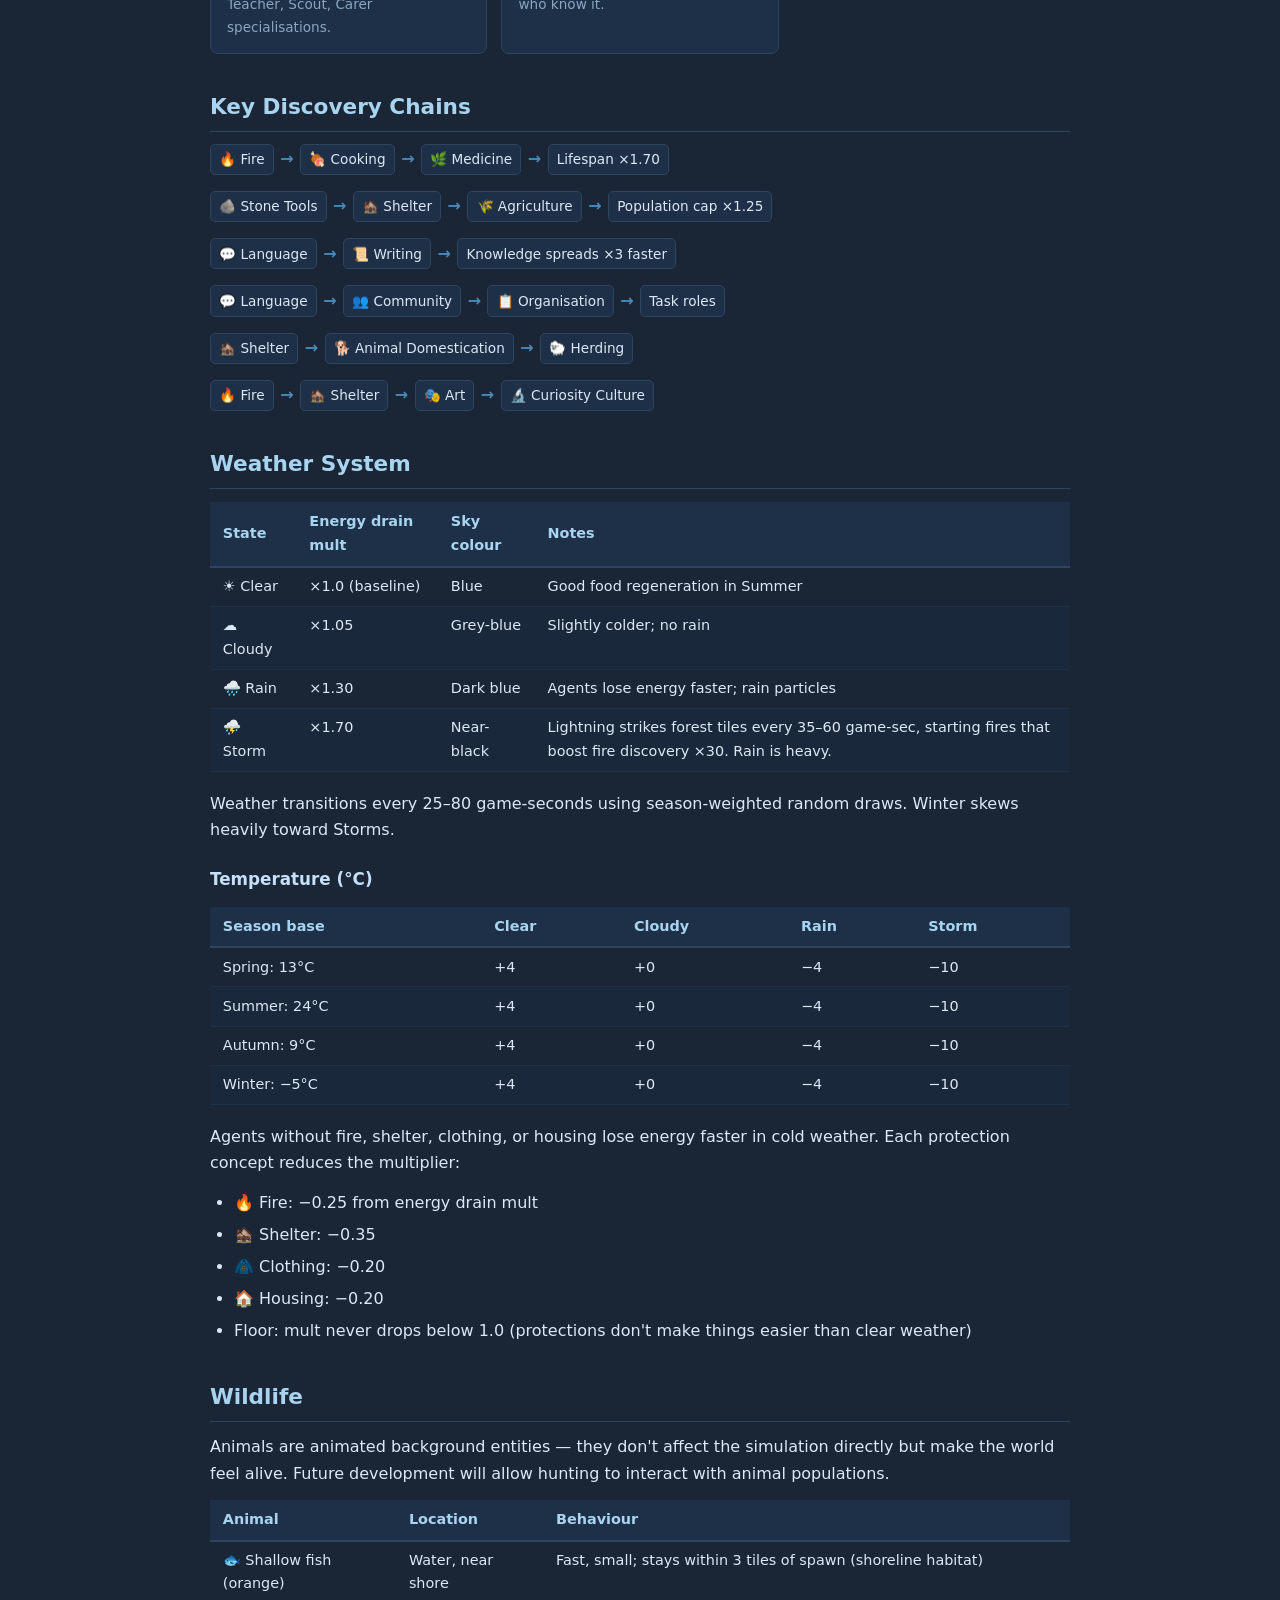
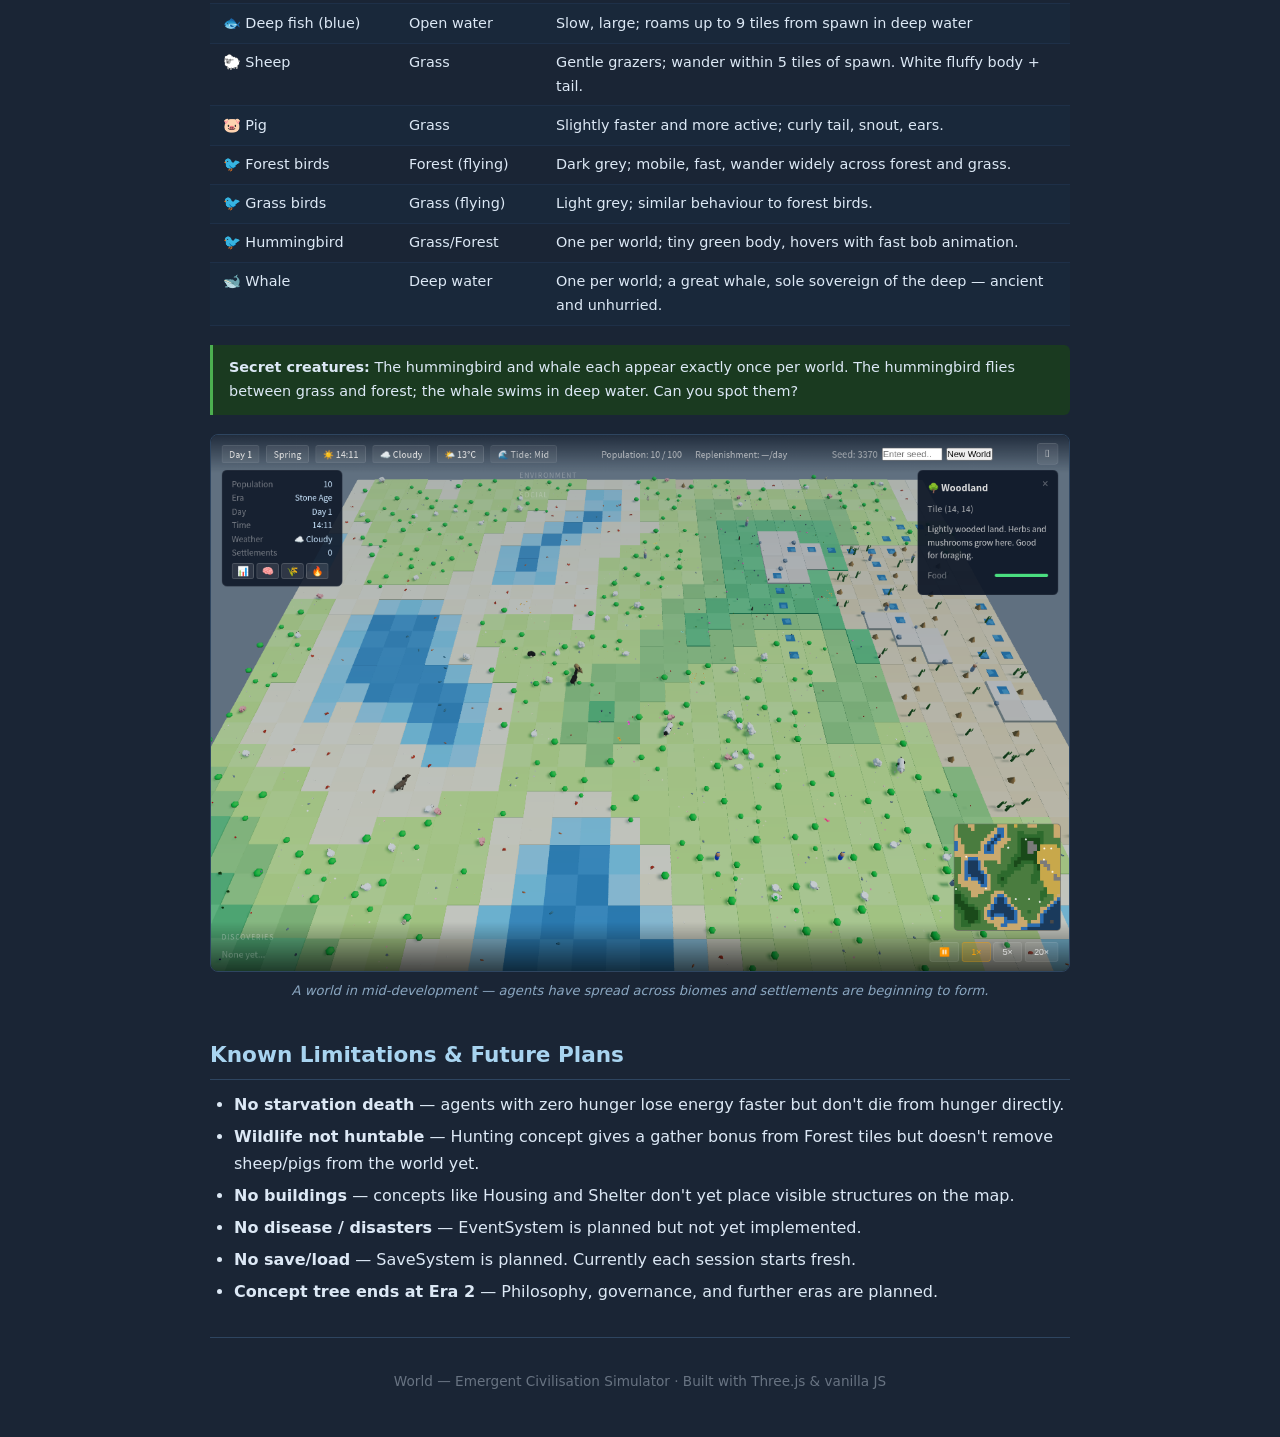
==== commit 14a38bab: "docs: add screenshots to guide.html" ====
--- a/guide.html
+++ b/guide.html
@@ -54,6 +54,9 @@
     }
     .copy-btn:hover { background: #3a5570; }
     .copy-btn.copied { background: #1a3a20; border-color: #4caf50; color: #6fcf7a; }
+    .screenshot { margin: 1.2rem 0 1.8rem; }
+    .screenshot img { width: 100%; border-radius: 8px; border: 1px solid #2e4560; display: block; }
+    .screenshot figcaption { font-size: 0.82rem; color: #8aa6c0; margin-top: 0.5rem; text-align: center; font-style: italic; }
   </style>
 </head>
 <body>
@@ -74,6 +77,11 @@
     The game ends when the last agent dies. Success is measured by how far your civilisation advanced —
     which concepts were discovered, how large the population grew, and how long it survived.
   </p>
+
+  <figure class="screenshot">
+    <img src="screenshots/readme-hero.png" alt="World — overview of a procedurally generated world with ocean, forest, grassland and desert biomes">
+    <figcaption>A typical world — procedurally generated with distinct biomes, a minimap, and the HUD bar at top.</figcaption>
+  </figure>
 
   <h2>Running the Game</h2>
   <ol>
@@ -130,6 +138,11 @@
     <li><strong>Knowledge tags</strong> — all concepts this agent knows</li>
   </ul>
 
+  <figure class="screenshot">
+    <img src="screenshots/readme-inspector.png" alt="The Agent Inspector panel showing an agent's name, state, hunger, energy, age, curiosity, task and known concepts">
+    <figcaption>The Agent Inspector — click any agent to open their panel and auto-follow them across the world.</figcaption>
+  </figure>
+
   <h3>Click a Tile</h3>
   <p>Click an empty tile to open the <strong>Tile Info Panel</strong>:</p>
   <ul>
@@ -206,6 +219,11 @@
       <tr><td>Discovering</td><td>Orange glow</td><td>Just made a discovery. Brief pause then returns to Wandering. An orange flash appears at their location.</td></tr>
     </tbody>
   </table>
+
+  <figure class="screenshot">
+    <img src="screenshots/readme-agents.png" alt="Agents with coloured state icons above them — green for gathering, blue for sleeping">
+    <figcaption>Agents with state icons — click any agent to open their inspector and auto-follow them. Green = gathering, blue = sleeping, yellow = socialising, red = danger.</figcaption>
+  </figure>
 
   <h3>Life &amp; Death</h3>
   <ul>
@@ -402,6 +420,11 @@
 
   <div class="tip"><strong>Secret creatures:</strong> The hummingbird and whale each appear exactly once per world. The hummingbird flies between grass and forest; the whale swims in deep water. Can you spot them?</div>
 
+  <figure class="screenshot">
+    <img src="screenshots/readme-settled.png" alt="A more developed world with settlements forming and agents distributed across biomes">
+    <figcaption>A world in mid-development — agents have spread across biomes and settlements are beginning to form.</figcaption>
+  </figure>
+
   <h2>Known Limitations &amp; Future Plans</h2>
   <ul>
     <li><strong>No starvation death</strong> — agents with zero hunger lose energy faster but don't die from hunger directly.</li>
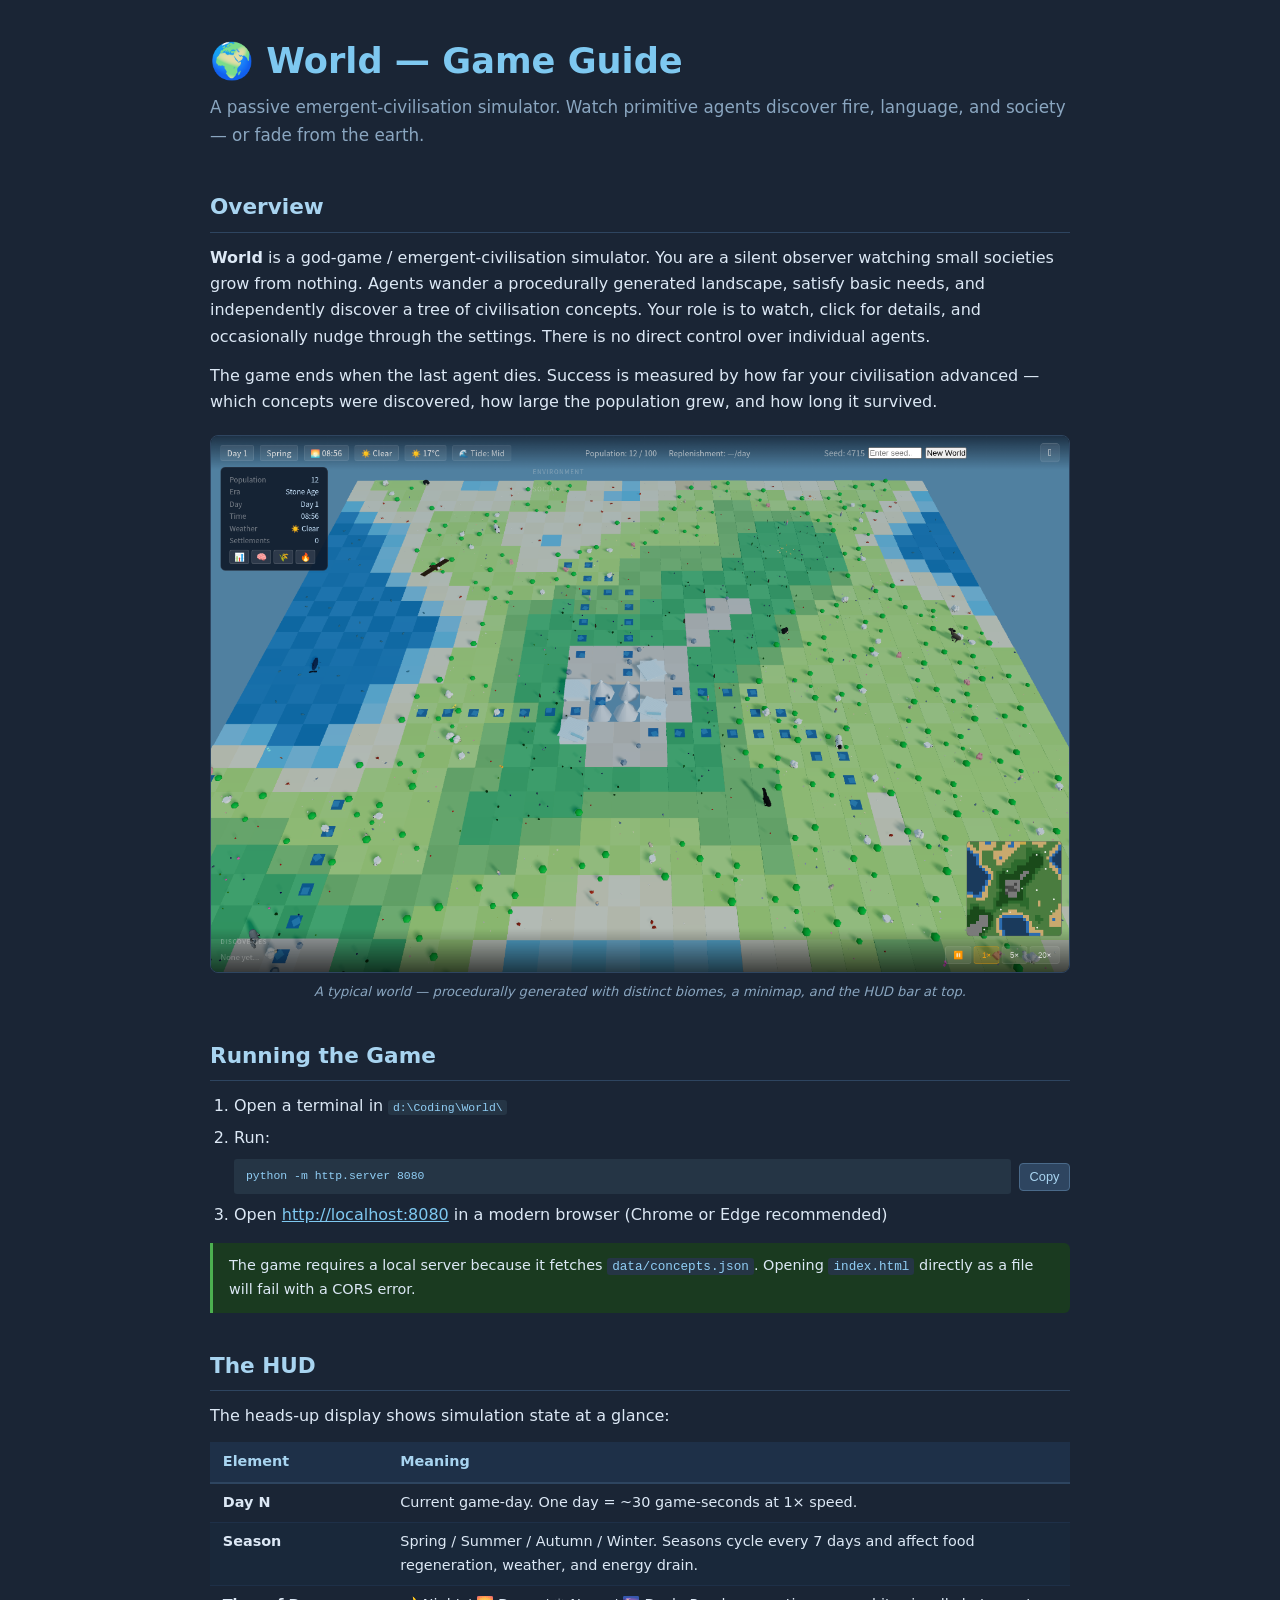
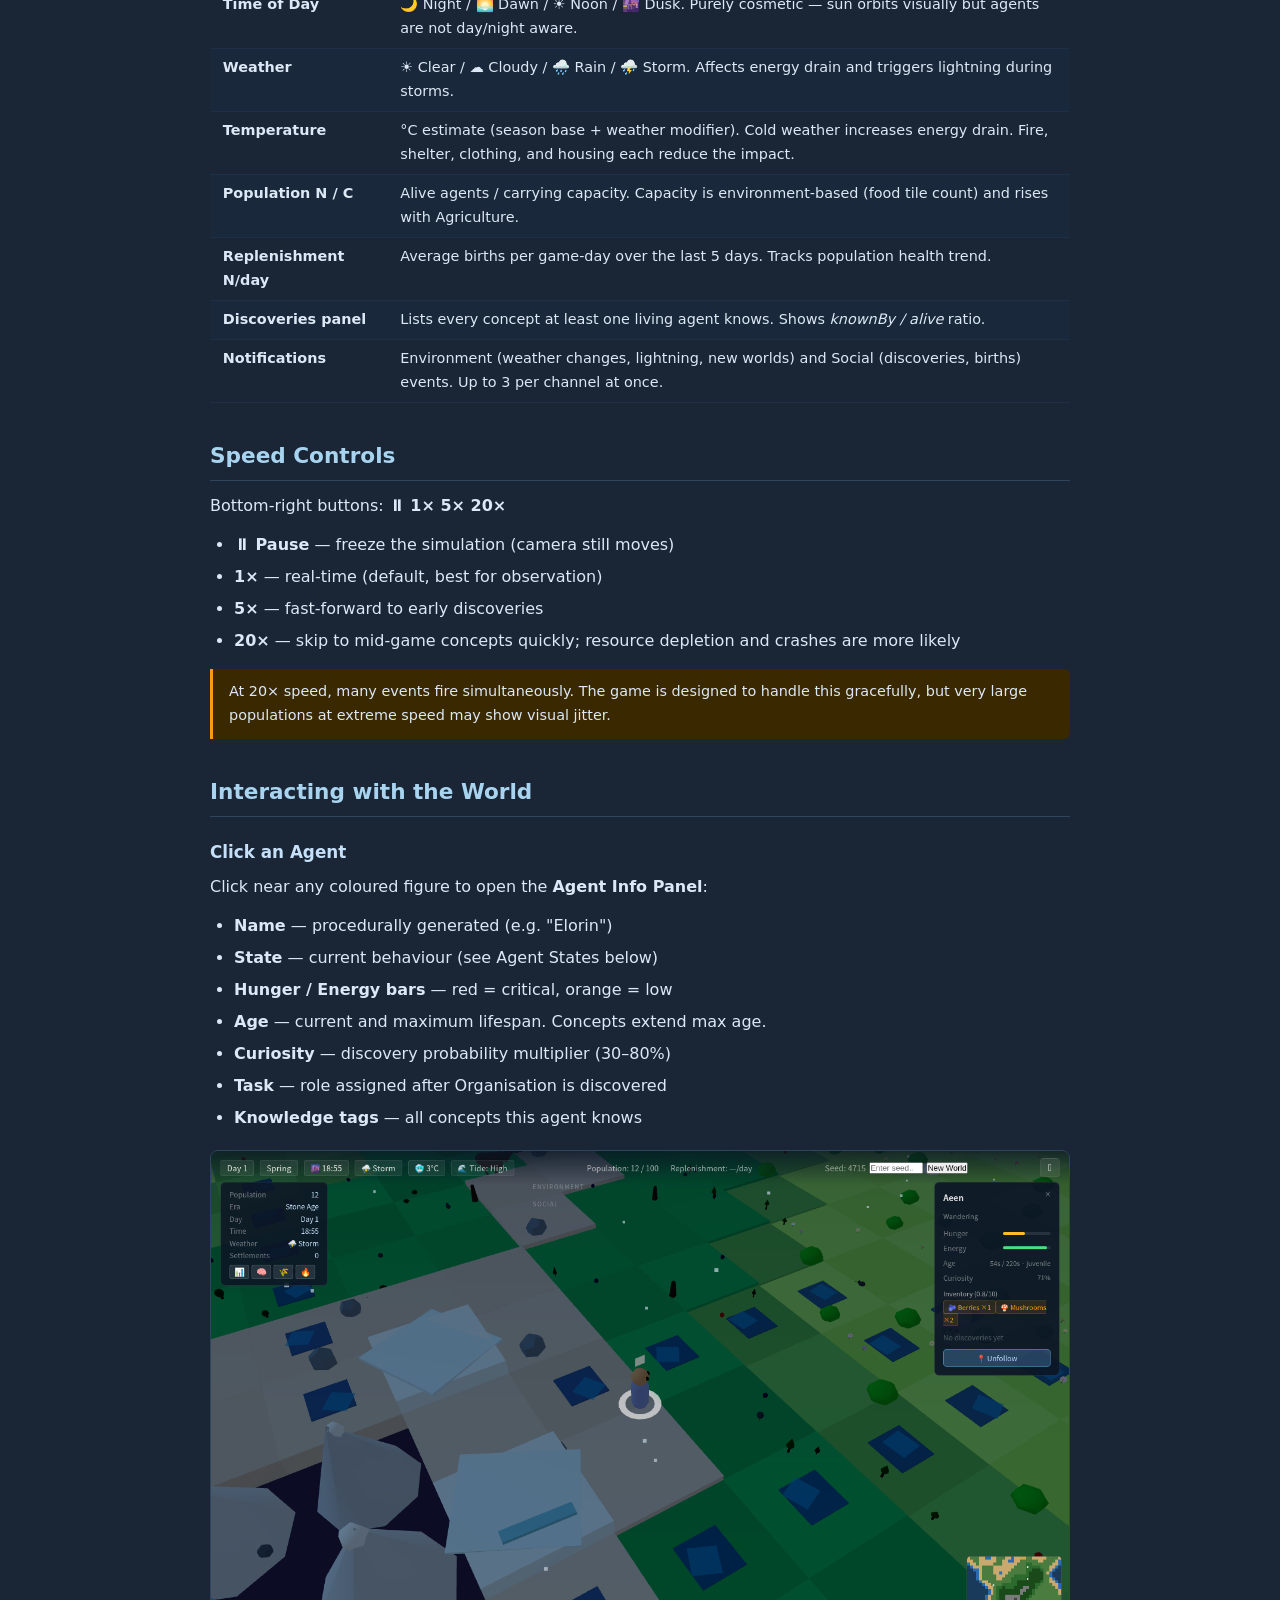
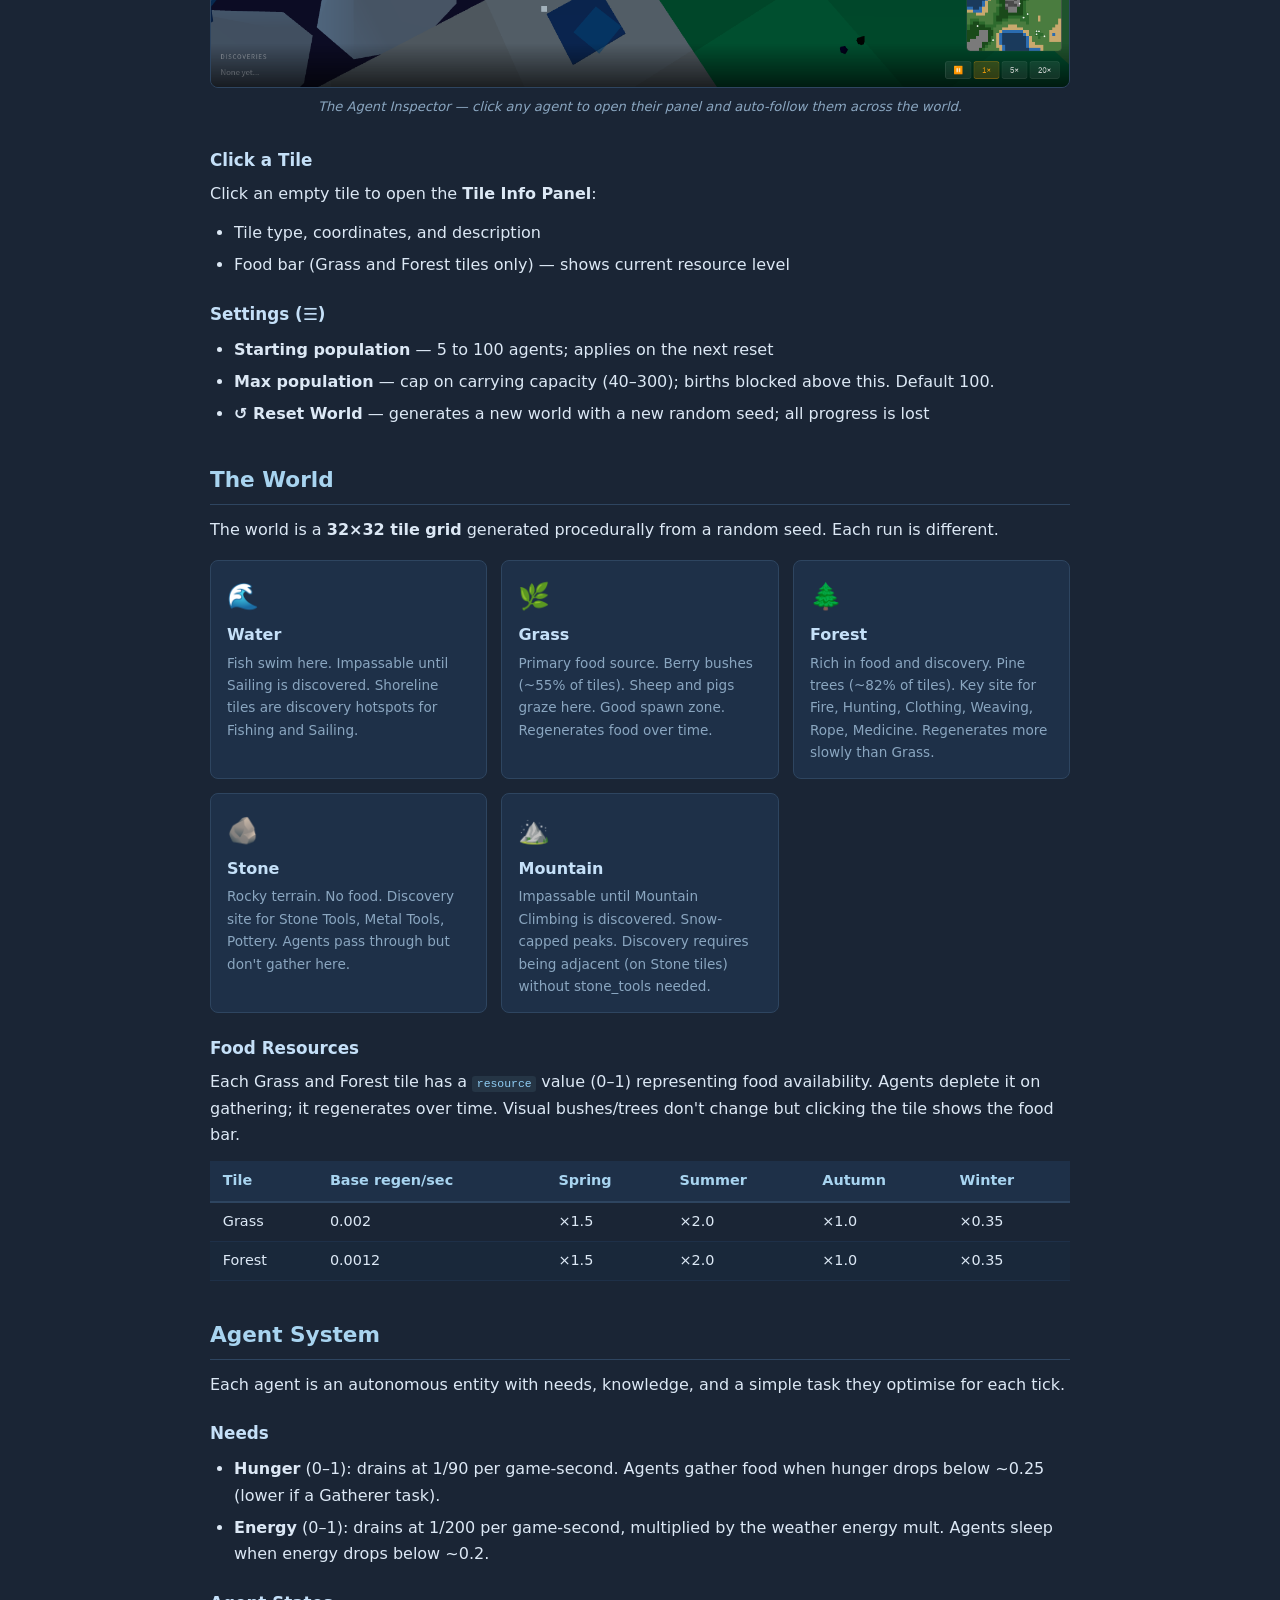
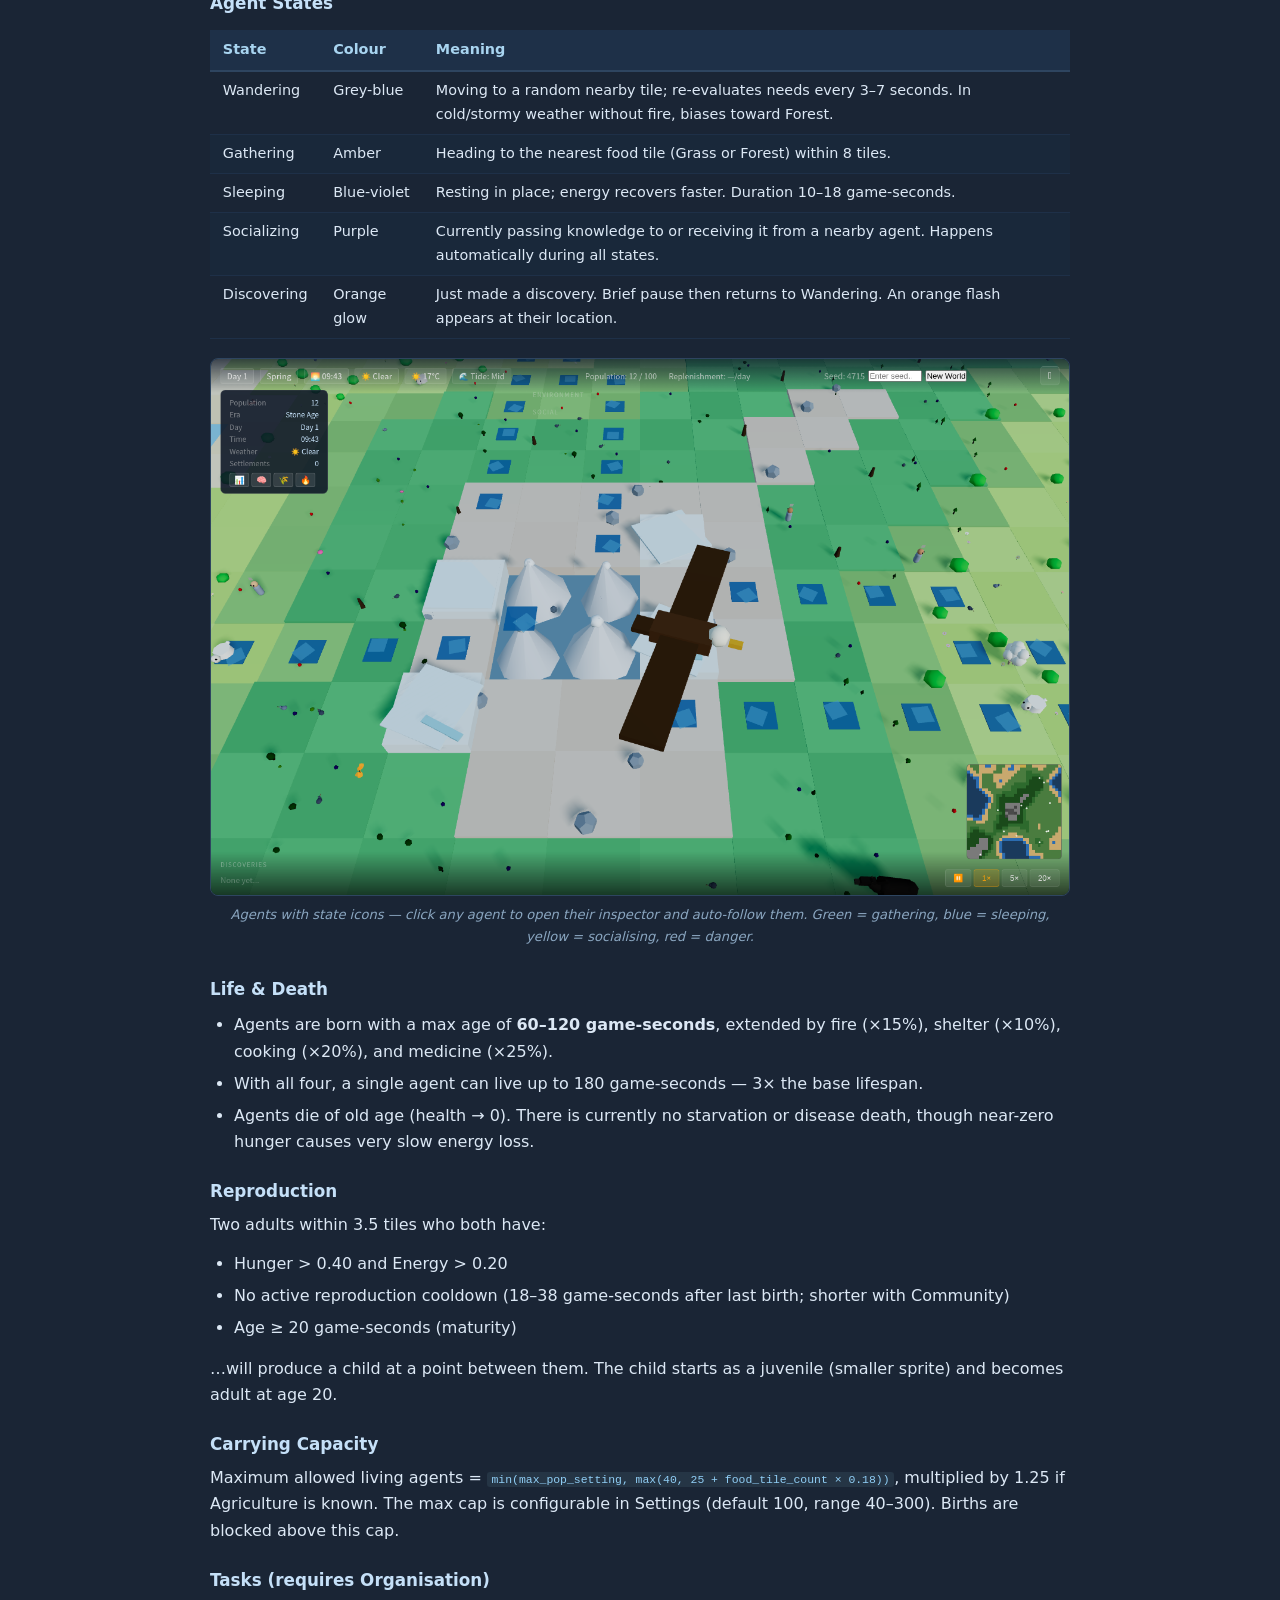
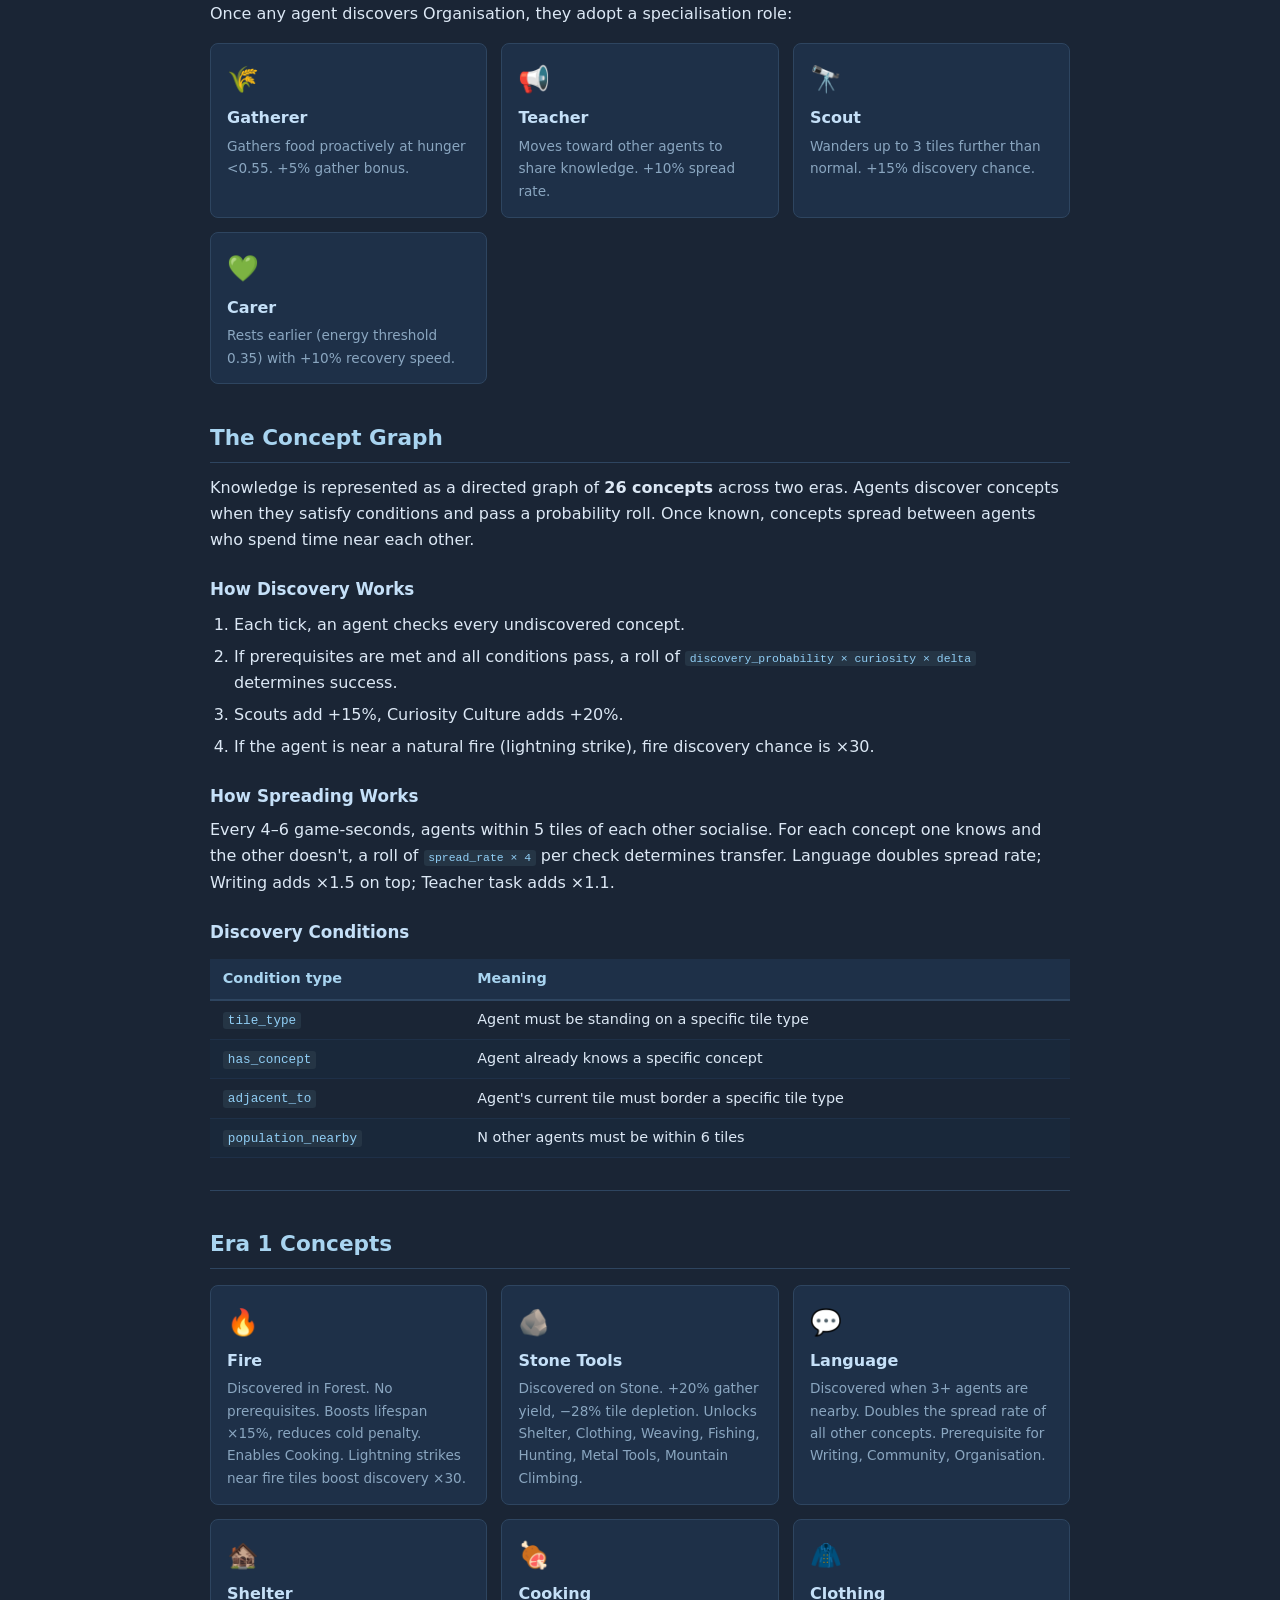
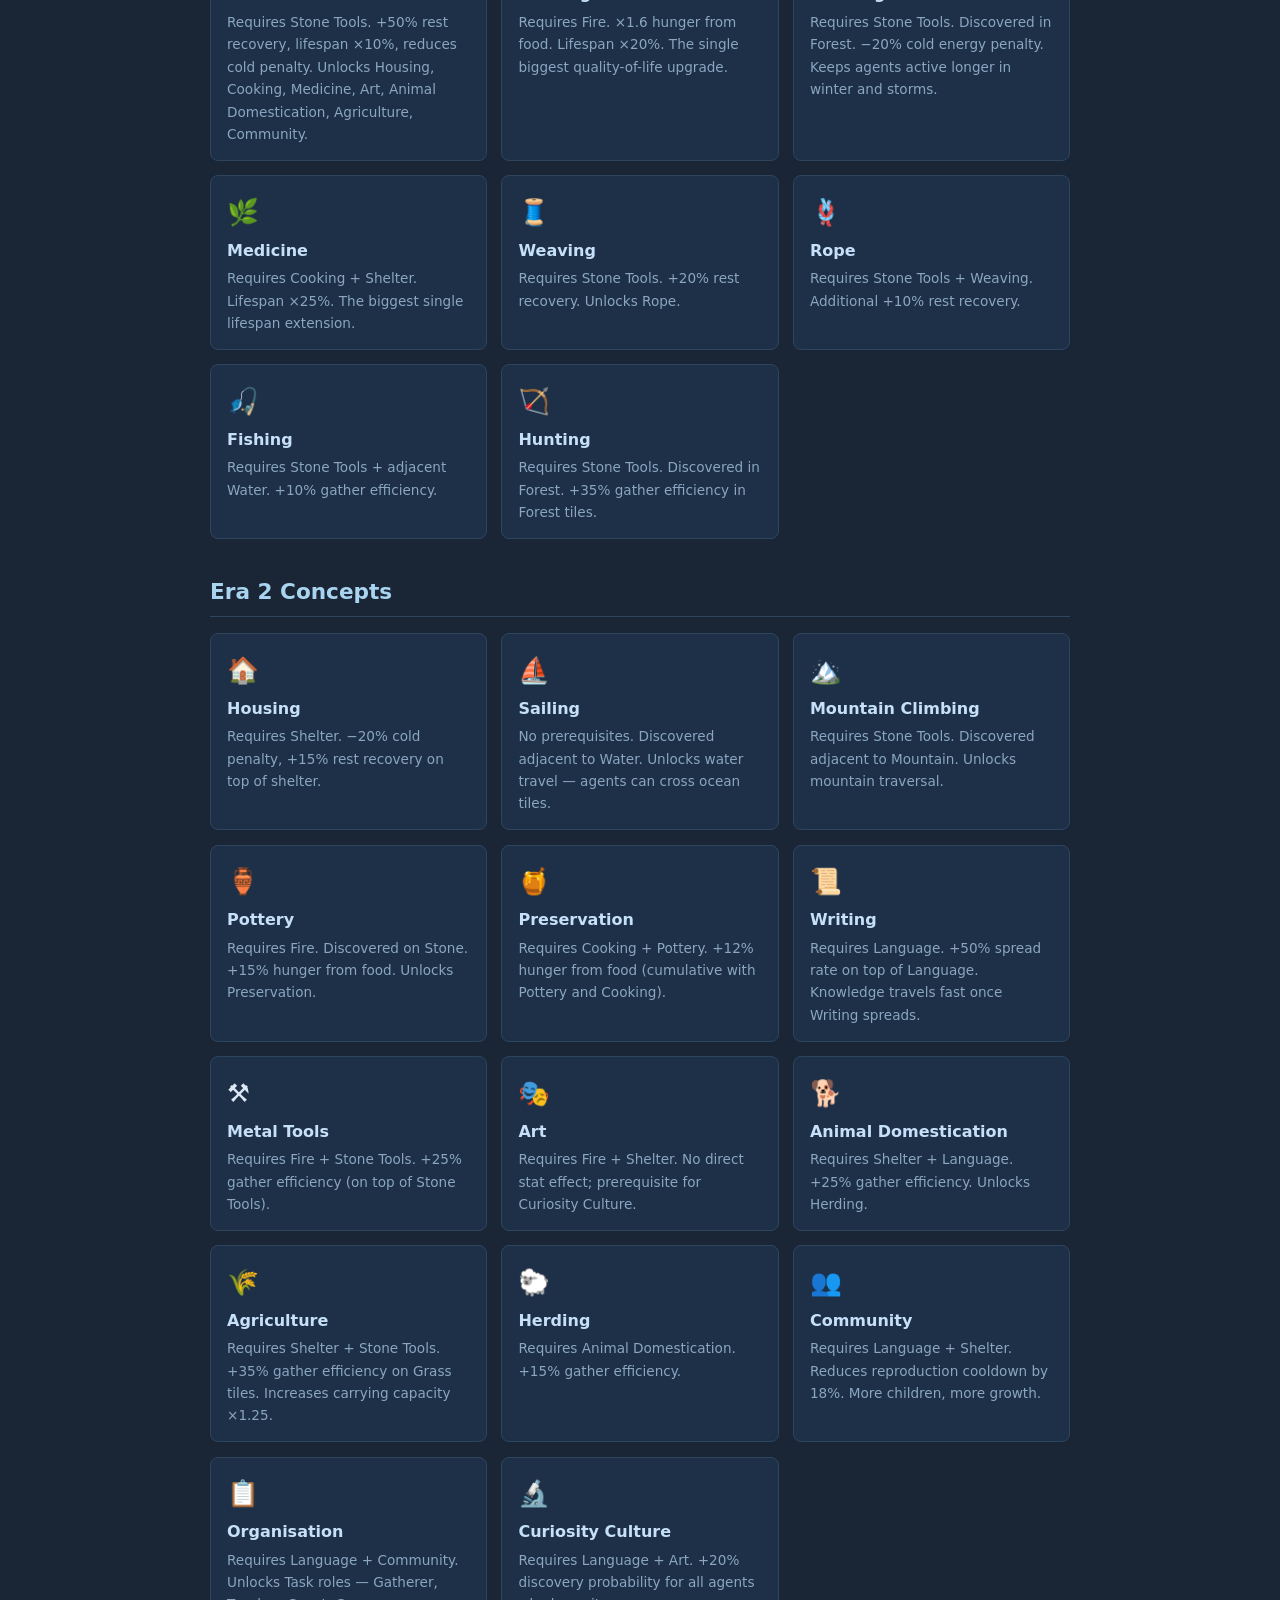
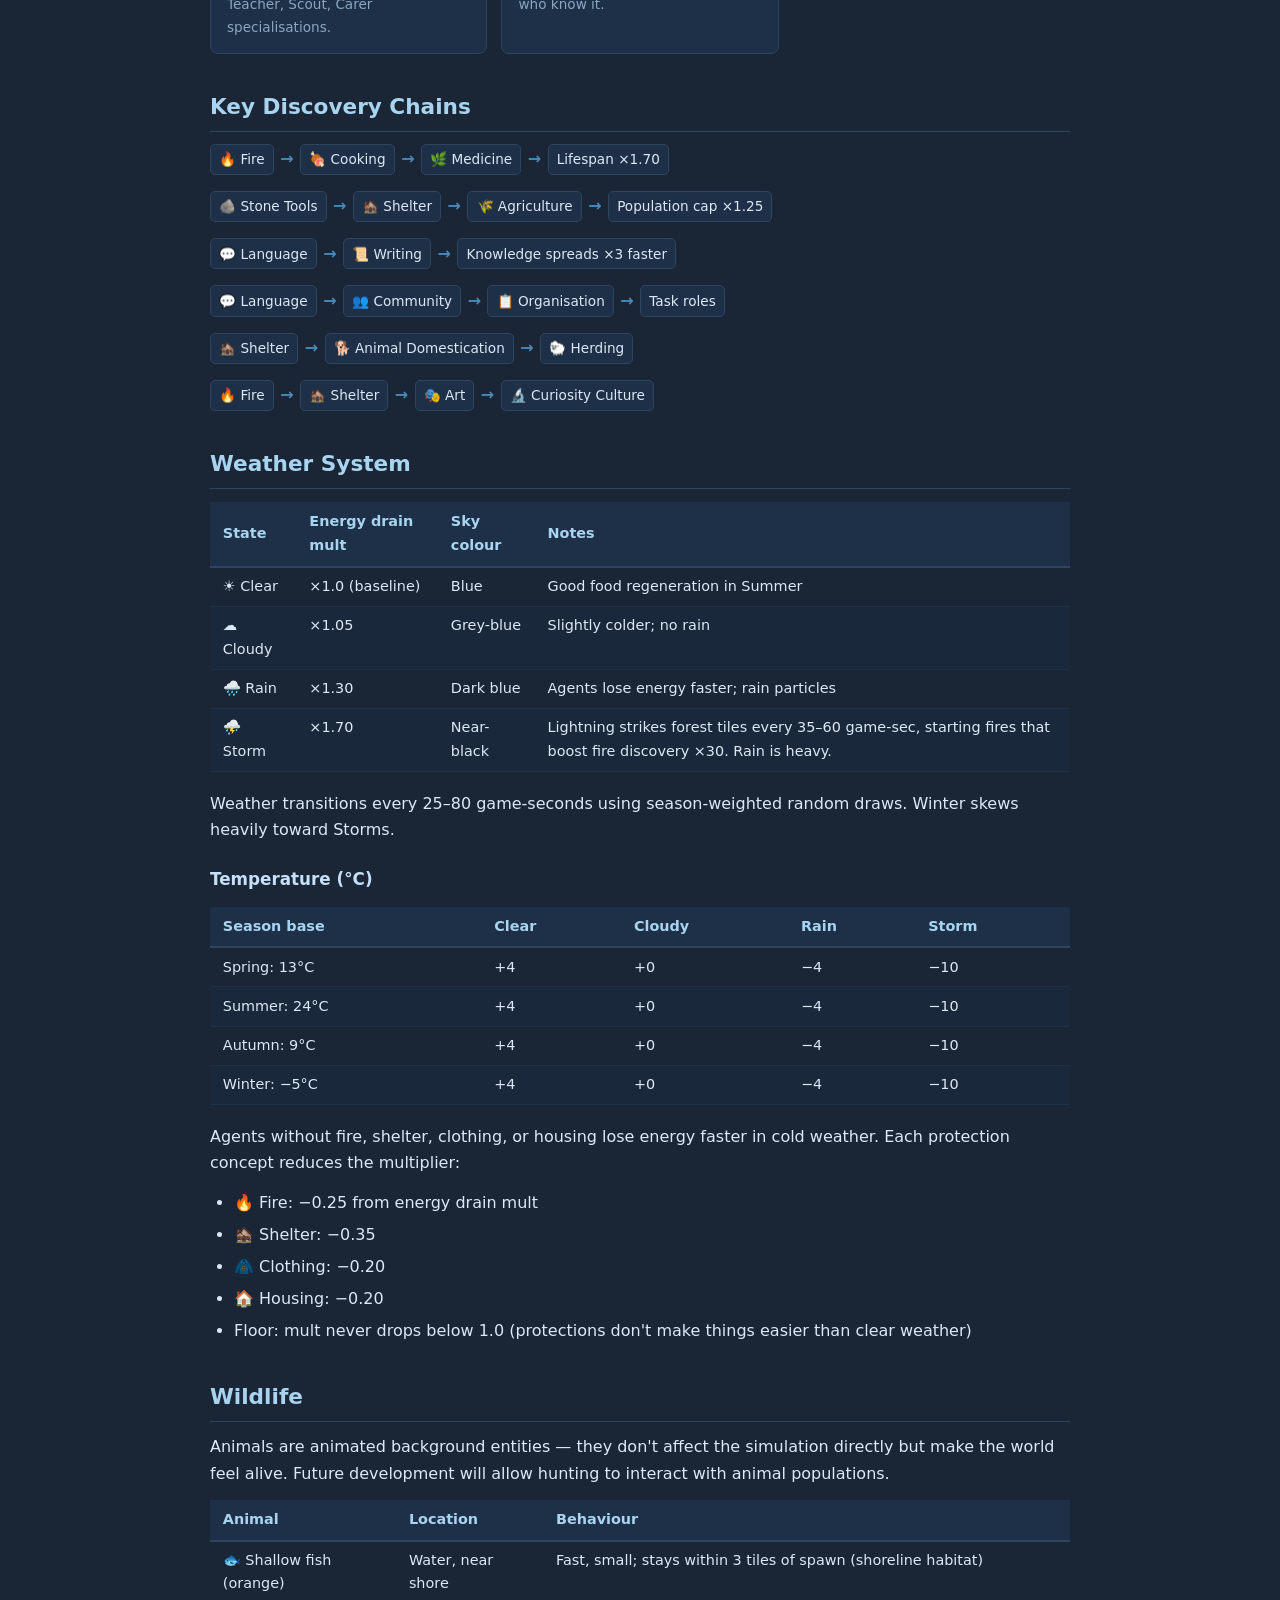
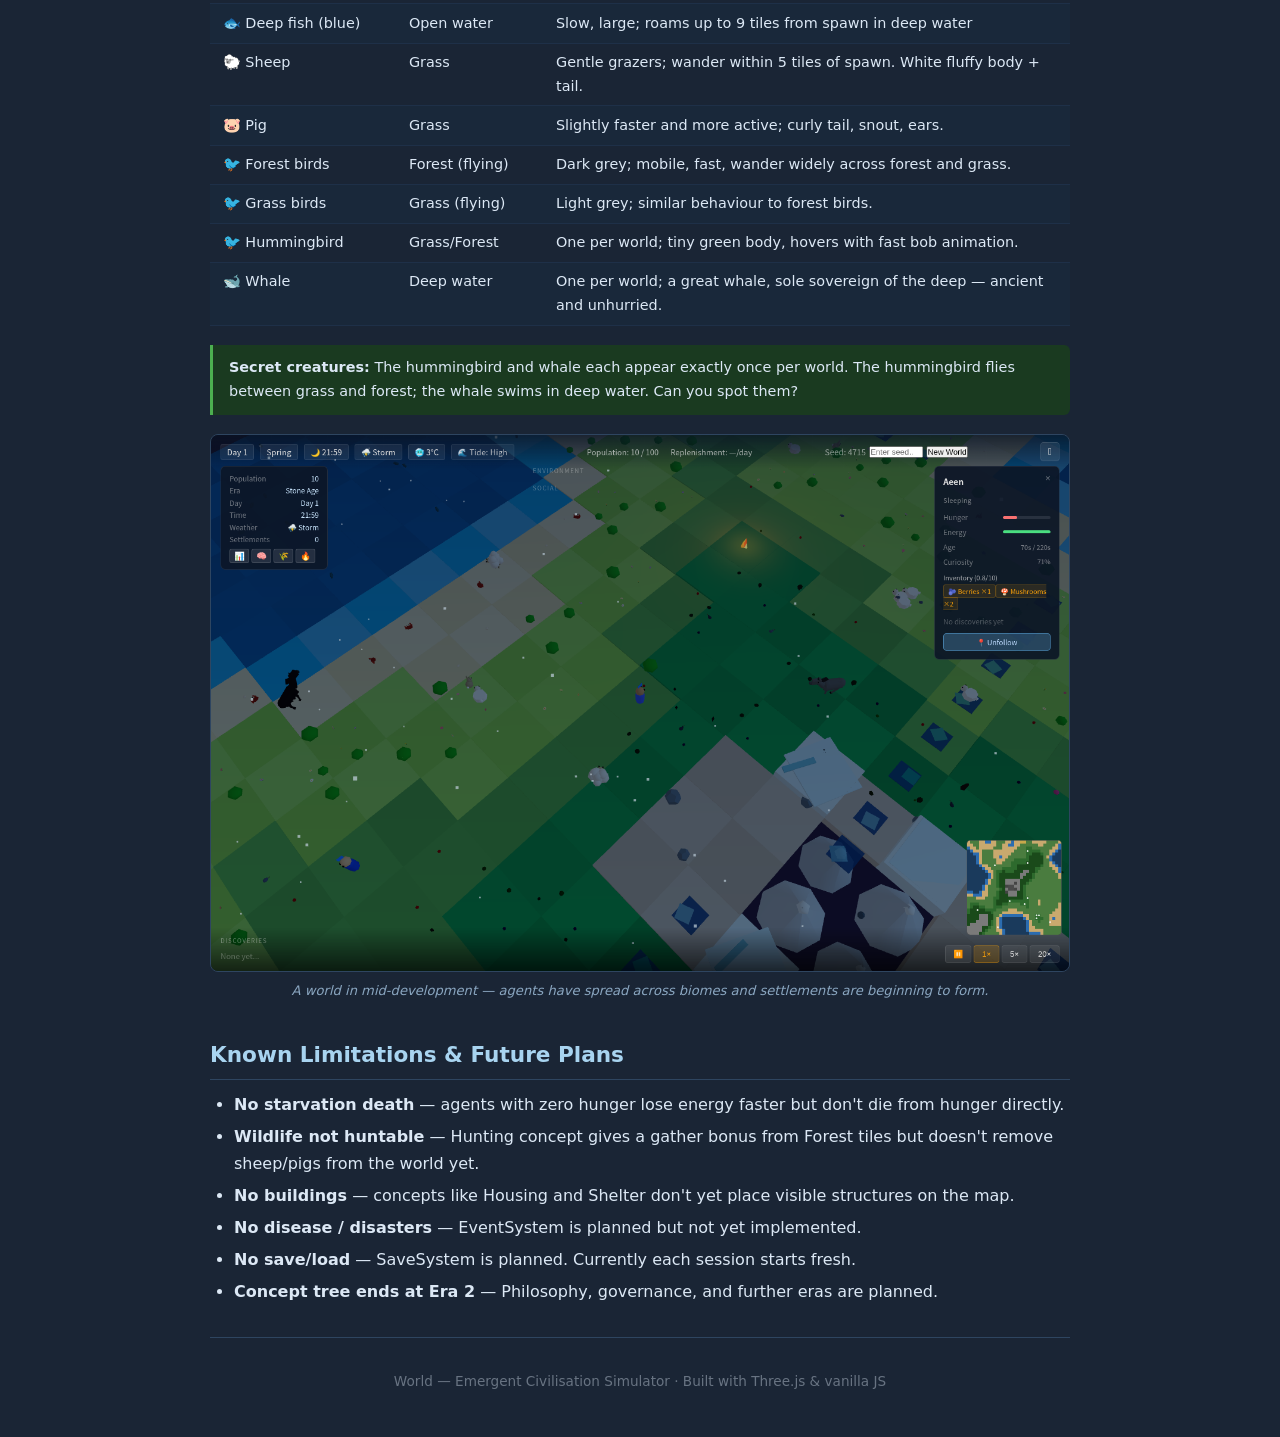
==== commit 1063e120: "docs: update guide.html to use new screenshot filenames" ====
--- a/guide.html
+++ b/guide.html
@@ -79,7 +79,7 @@
   </p>
 
   <figure class="screenshot">
-    <img src="screenshots/readme-hero.png" alt="World — overview of a procedurally generated world with ocean, forest, grassland and desert biomes">
+    <img src="screenshots/shot-wide.png" alt="World — overview of a procedurally generated world with ocean, forest, grassland and desert biomes">
     <figcaption>A typical world — procedurally generated with distinct biomes, a minimap, and the HUD bar at top.</figcaption>
   </figure>
 
@@ -139,7 +139,7 @@
   </ul>
 
   <figure class="screenshot">
-    <img src="screenshots/readme-inspector.png" alt="The Agent Inspector panel showing an agent's name, state, hunger, energy, age, curiosity, task and known concepts">
+    <img src="screenshots/shot-agent-panel.png" alt="The Agent Inspector panel showing an agent's name, state, hunger, energy, age, curiosity, task and known concepts">
     <figcaption>The Agent Inspector — click any agent to open their panel and auto-follow them across the world.</figcaption>
   </figure>
 
@@ -221,7 +221,7 @@
   </table>
 
   <figure class="screenshot">
-    <img src="screenshots/readme-agents.png" alt="Agents with coloured state icons above them — green for gathering, blue for sleeping">
+    <img src="screenshots/shot-agents-close.png" alt="Agents with coloured state icons above them — green for gathering, blue for sleeping">
     <figcaption>Agents with state icons — click any agent to open their inspector and auto-follow them. Green = gathering, blue = sleeping, yellow = socialising, red = danger.</figcaption>
   </figure>
 
@@ -421,7 +421,7 @@
   <div class="tip"><strong>Secret creatures:</strong> The hummingbird and whale each appear exactly once per world. The hummingbird flies between grass and forest; the whale swims in deep water. Can you spot them?</div>
 
   <figure class="screenshot">
-    <img src="screenshots/readme-settled.png" alt="A more developed world with settlements forming and agents distributed across biomes">
+    <img src="screenshots/shot-settlements.png" alt="A more developed world with settlements forming and agents distributed across biomes">
     <figcaption>A world in mid-development — agents have spread across biomes and settlements are beginning to form.</figcaption>
   </figure>
 
